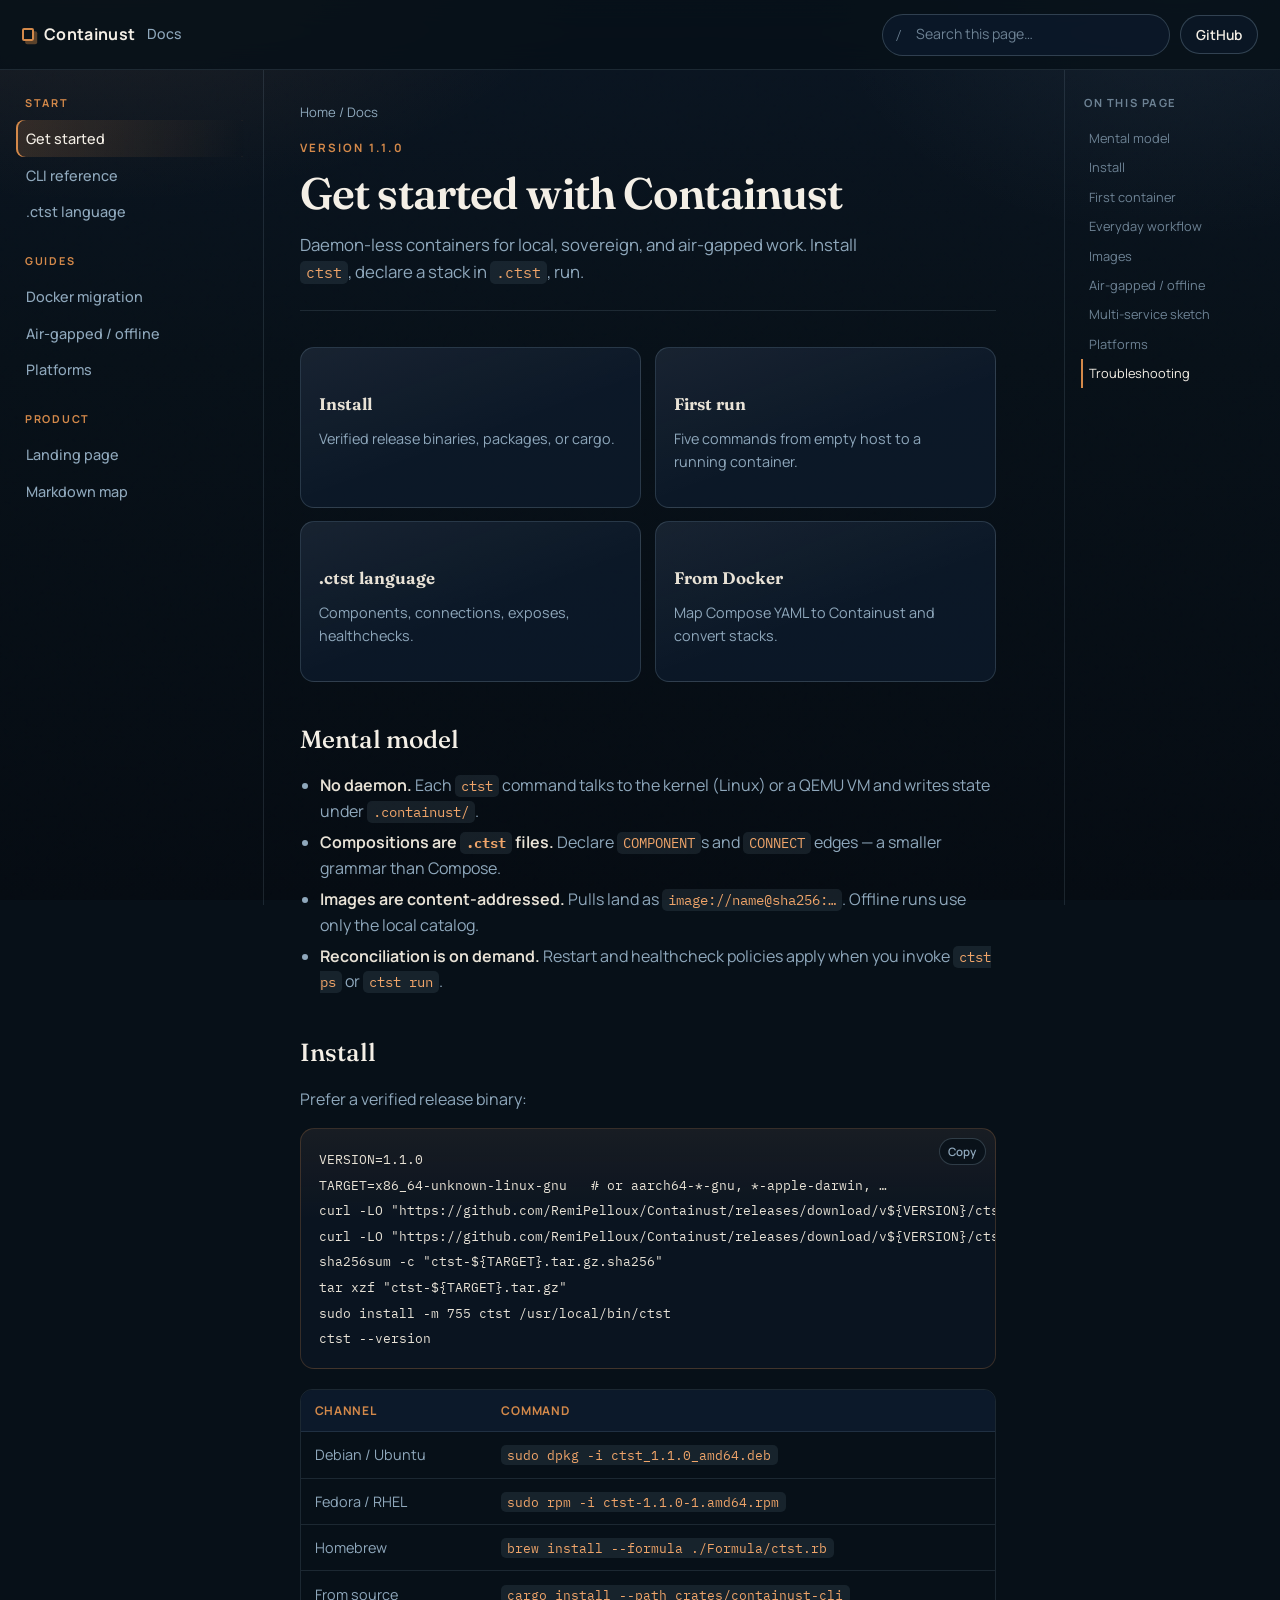
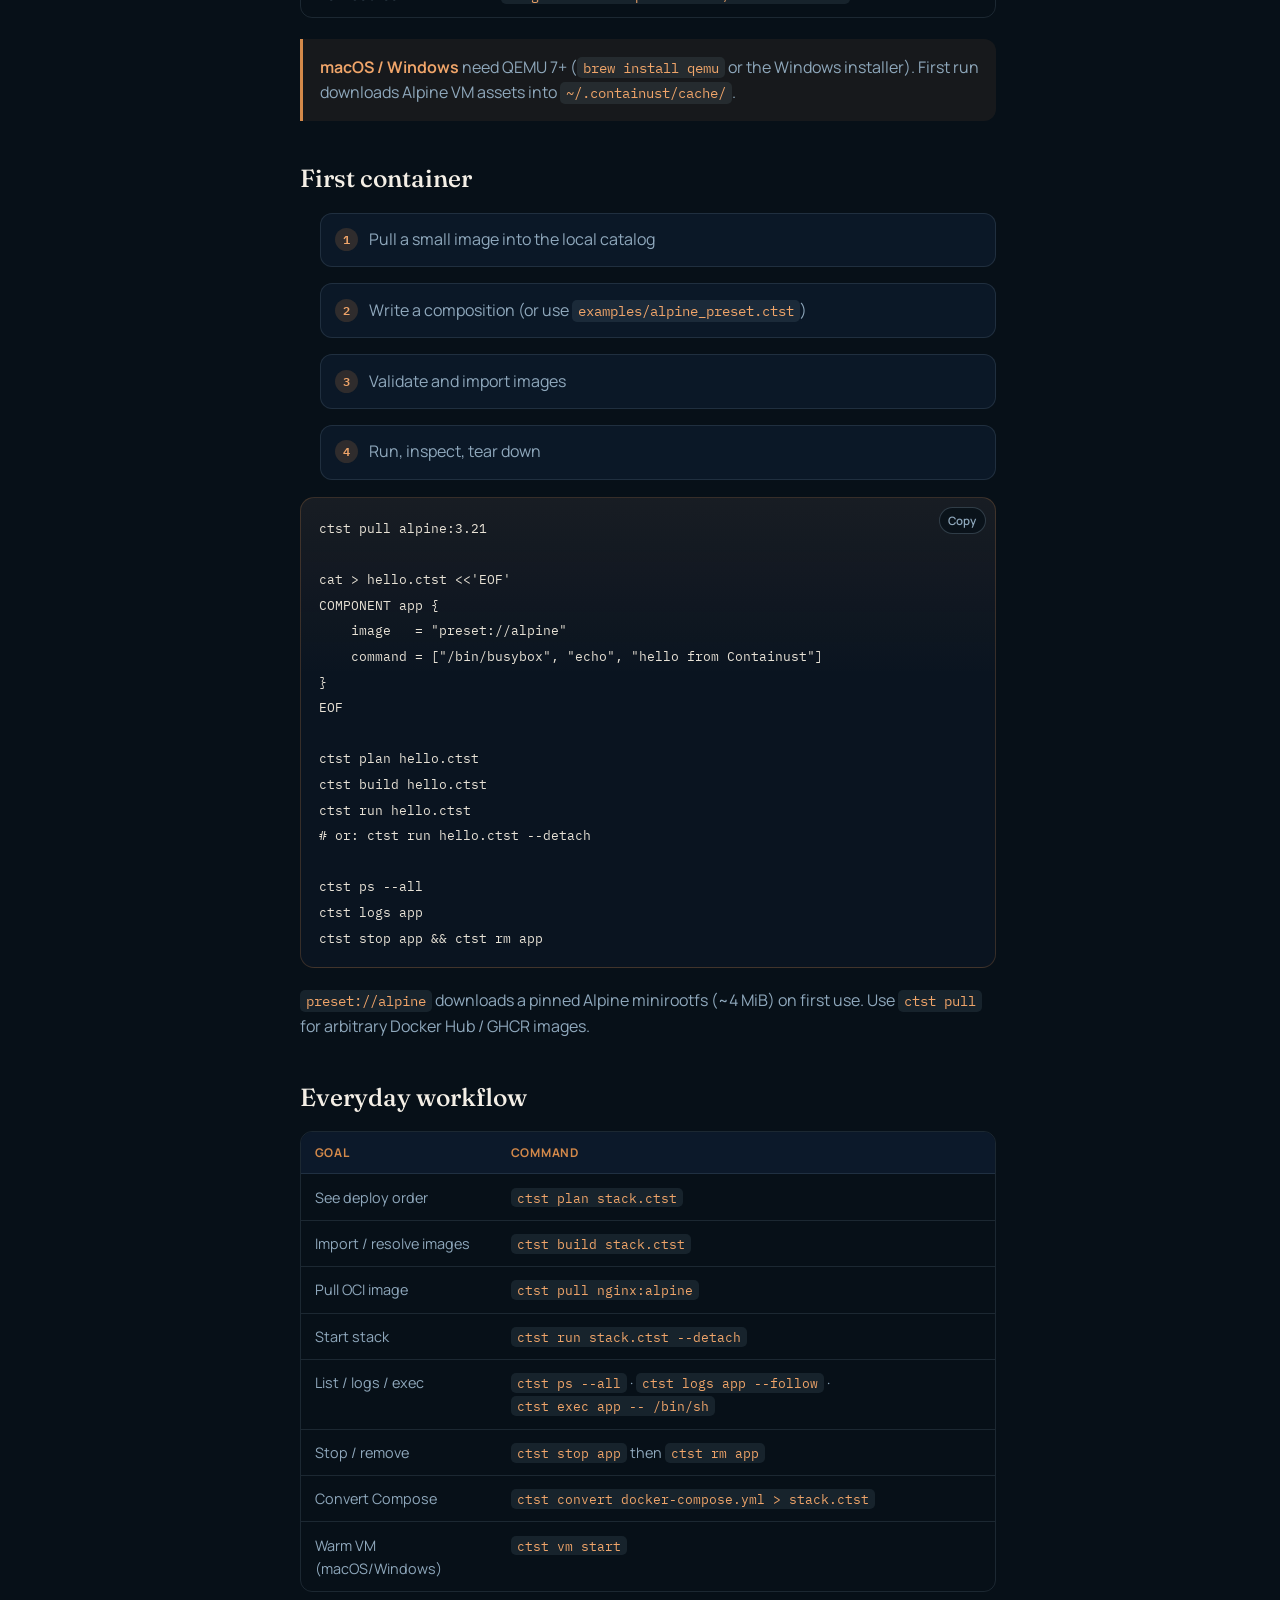
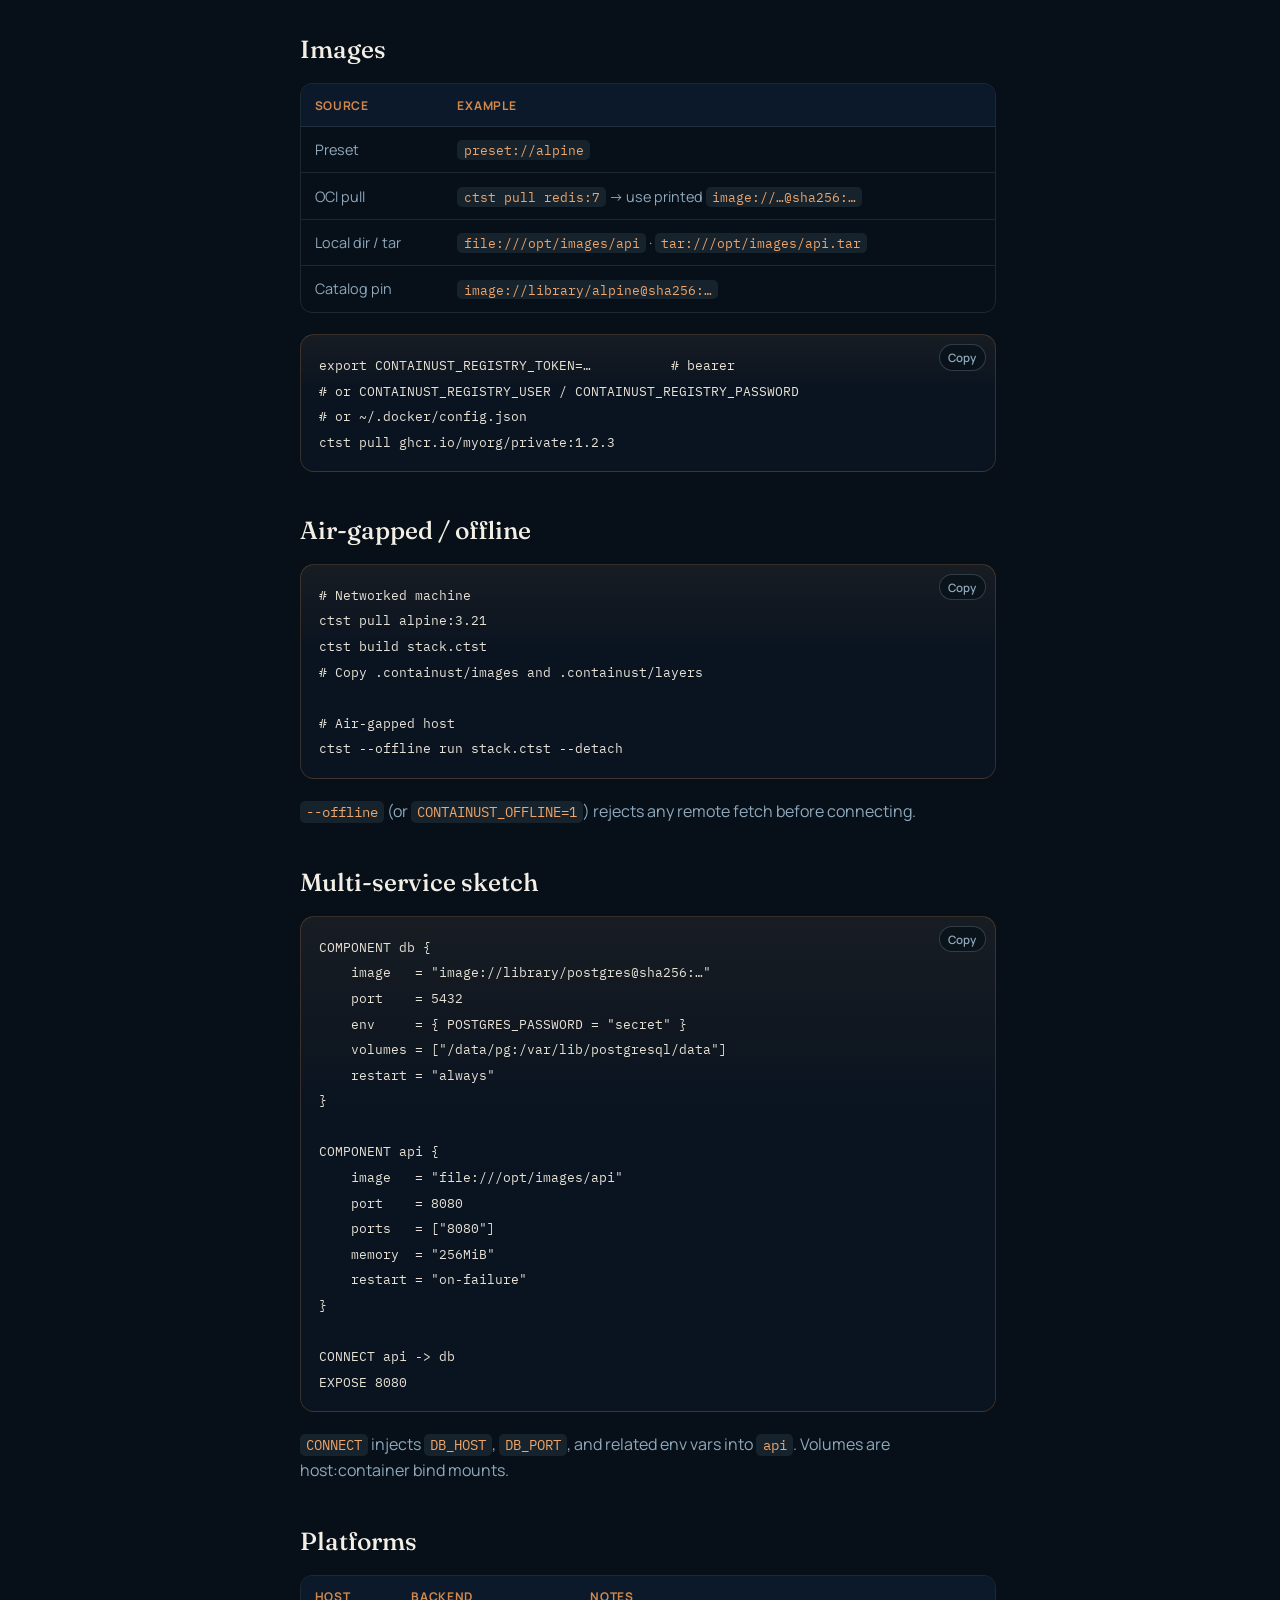
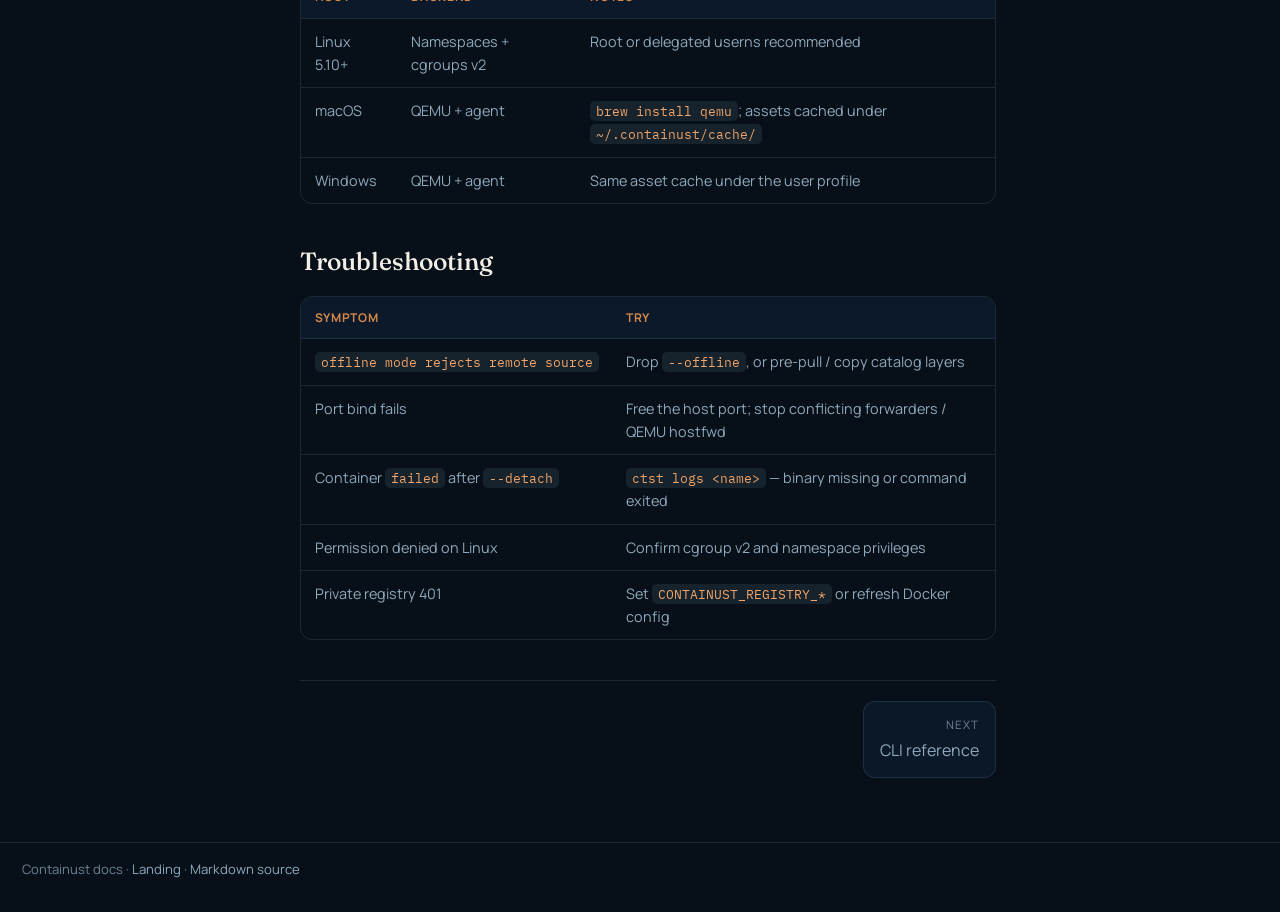
==== site/docs/index.html @ fa2c7a15 "docs: ship HTML docs site; sync README and roadmap Point landing/README at site/docs, record Sprint " ====
<!DOCTYPE html>
<html lang="en">
  <head>
    <meta charset="utf-8" />
    <meta name="viewport" content="width=device-width, initial-scale=1" />
    <title>Docs — Containust</title>
    <meta
      name="description"
      content="Containust documentation: install ctst, write .ctst compositions, run daemon-less containers."
    />
    <link rel="preconnect" href="https://fonts.googleapis.com" />
    <link rel="preconnect" href="https://fonts.gstatic.com" crossorigin />
    <link
      href="https://fonts.googleapis.com/css2?family=Fraunces:opsz,wght@9..144,500;9..144,700&family=IBM+Plex+Mono:wght@400;500&family=Manrope:wght@400;500;600;700&display=swap"
      rel="stylesheet"
    />
    <link rel="stylesheet" href="docs.css" />
  </head>
  <body>
    <div class="atmosphere" aria-hidden="true"><div class="grain"></div></div>

    <header class="top">
      <a class="mark" href="../index.html">
        <span class="mark-glyph" aria-hidden="true"></span>
        Containust
        <span class="mark-sub">Docs</span>
      </a>
      <div class="top-actions">
        <label class="search-wrap">
          <span class="visually-hidden" hidden>Search this page</span>
          <input type="search" data-doc-search placeholder="Search this page…" />
        </label>
        <button class="menu-toggle" type="button" data-menu-toggle aria-expanded="false" aria-label="Open navigation">☰</button>
        <a class="btn btn-ghost" href="https://github.com/RemiPelloux/Containust" rel="noopener noreferrer">GitHub</a>
      </div>
    </header>

    <div class="shell">
      <aside class="side" aria-label="Documentation">
        <div class="nav-group">
          <p class="nav-label">Start</p>
          <a class="active" href="index.html">Get started</a>
          <a href="cli.html">CLI reference</a>
          <a href="language.html">.ctst language</a>
        </div>
        <div class="nav-group">
          <p class="nav-label">Guides</p>
          <a href="migrate.html">Docker migration</a>
          <a href="index.html#offline">Air-gapped / offline</a>
          <a href="index.html#platforms">Platforms</a>
        </div>
        <div class="nav-group">
          <p class="nav-label">Product</p>
          <a href="../index.html">Landing page</a>
          <a href="../../docs/README.md">Markdown map</a>
        </div>
      </aside>

      <main class="content">
        <p class="crumb"><a href="../index.html">Home</a> / Docs</p>

        <header class="doc-hero">
          <p class="eyebrow">Version 1.1.0</p>
          <h1>Get started with Containust</h1>
          <p class="lede">
            Daemon-less containers for local, sovereign, and air-gapped work.
            Install <code>ctst</code>, declare a stack in <code>.ctst</code>, run.
          </p>
        </header>

        <div class="cards">
          <a class="card" href="#install" data-searchable="install binary release homebrew">
            <h3>Install</h3>
            <p>Verified release binaries, packages, or cargo.</p>
          </a>
          <a class="card" href="#first-run" data-searchable="first container quick start pull run">
            <h3>First run</h3>
            <p>Five commands from empty host to a running container.</p>
          </a>
          <a class="card" href="language.html" data-searchable="ctst language component connect">
            <h3>.ctst language</h3>
            <p>Components, connections, exposes, healthchecks.</p>
          </a>
          <a class="card" href="migrate.html" data-searchable="docker compose migration convert">
            <h3>From Docker</h3>
            <p>Map Compose YAML to Containust and convert stacks.</p>
          </a>
        </div>

        <h2 id="mental-model">Mental model</h2>
        <ul data-searchable="daemon state catalog offline">
          <li><strong>No daemon.</strong> Each <code>ctst</code> command talks to the kernel (Linux) or a QEMU VM and writes state under <code>.containust/</code>.</li>
          <li><strong>Compositions are <code>.ctst</code> files.</strong> Declare <code>COMPONENT</code>s and <code>CONNECT</code> edges — a smaller grammar than Compose.</li>
          <li><strong>Images are content-addressed.</strong> Pulls land as <code>image://name@sha256:…</code>. Offline runs use only the local catalog.</li>
          <li><strong>Reconciliation is on demand.</strong> Restart and healthcheck policies apply when you invoke <code>ctst ps</code> or <code>ctst run</code>.</li>
        </ul>

        <h2 id="install">Install</h2>
        <p data-searchable="install release tarball sha256">Prefer a verified release binary:</p>
        <div class="codeblock">
          <pre><code>VERSION=1.1.0
TARGET=x86_64-unknown-linux-gnu   # or aarch64-*-gnu, *-apple-darwin, …
curl -LO "https://github.com/RemiPelloux/Containust/releases/download/v${VERSION}/ctst-${TARGET}.tar.gz"
curl -LO "https://github.com/RemiPelloux/Containust/releases/download/v${VERSION}/ctst-${TARGET}.tar.gz.sha256"
sha256sum -c "ctst-${TARGET}.tar.gz.sha256"
tar xzf "ctst-${TARGET}.tar.gz"
sudo install -m 755 ctst /usr/local/bin/ctst
ctst --version</code></pre>
        </div>

        <div class="table-wrap" data-searchable="deb rpm homebrew cargo install">
          <table>
            <thead>
              <tr>
                <th>Channel</th>
                <th>Command</th>
              </tr>
            </thead>
            <tbody>
              <tr>
                <td>Debian / Ubuntu</td>
                <td><code>sudo dpkg -i ctst_1.1.0_amd64.deb</code></td>
              </tr>
              <tr>
                <td>Fedora / RHEL</td>
                <td><code>sudo rpm -i ctst-1.1.0-1.amd64.rpm</code></td>
              </tr>
              <tr>
                <td>Homebrew</td>
                <td><code>brew install --formula ./Formula/ctst.rb</code></td>
              </tr>
              <tr>
                <td>From source</td>
                <td><code>cargo install --path crates/containust-cli</code></td>
              </tr>
            </tbody>
          </table>
        </div>
        <div class="callout">
          <strong>macOS / Windows</strong> need QEMU 7+ (<code>brew install qemu</code> or the Windows installer).
          First run downloads Alpine VM assets into <code>~/.containust/cache/</code>.
        </div>

        <h2 id="first-run">First container</h2>
        <ol class="steps" data-searchable="pull alpine plan build run logs">
          <li>Pull a small image into the local catalog</li>
          <li>Write a composition (or use <code>examples/alpine_preset.ctst</code>)</li>
          <li>Validate and import images</li>
          <li>Run, inspect, tear down</li>
        </ol>
        <div class="codeblock">
          <pre><code>ctst pull alpine:3.21

cat > hello.ctst <<'EOF'
COMPONENT app {
    image   = "preset://alpine"
    command = ["/bin/busybox", "echo", "hello from Containust"]
}
EOF

ctst plan hello.ctst
ctst build hello.ctst
ctst run hello.ctst
# or: ctst run hello.ctst --detach

ctst ps --all
ctst logs app
ctst stop app && ctst rm app</code></pre>
        </div>
        <p>
          <code>preset://alpine</code> downloads a pinned Alpine minirootfs (~4&nbsp;MiB) on first use.
          Use <code>ctst pull</code> for arbitrary Docker Hub / GHCR images.
        </p>

        <h2 id="workflow">Everyday workflow</h2>
        <div class="table-wrap" data-searchable="plan build pull images ps logs exec convert vm">
          <table>
            <thead>
              <tr>
                <th>Goal</th>
                <th>Command</th>
              </tr>
            </thead>
            <tbody>
              <tr>
                <td>See deploy order</td>
                <td><code>ctst plan stack.ctst</code></td>
              </tr>
              <tr>
                <td>Import / resolve images</td>
                <td><code>ctst build stack.ctst</code></td>
              </tr>
              <tr>
                <td>Pull OCI image</td>
                <td><code>ctst pull nginx:alpine</code></td>
              </tr>
              <tr>
                <td>Start stack</td>
                <td><code>ctst run stack.ctst --detach</code></td>
              </tr>
              <tr>
                <td>List / logs / exec</td>
                <td><code>ctst ps --all</code> · <code>ctst logs app --follow</code> · <code>ctst exec app -- /bin/sh</code></td>
              </tr>
              <tr>
                <td>Stop / remove</td>
                <td><code>ctst stop app</code> then <code>ctst rm app</code></td>
              </tr>
              <tr>
                <td>Convert Compose</td>
                <td><code>ctst convert docker-compose.yml &gt; stack.ctst</code></td>
              </tr>
              <tr>
                <td>Warm VM (macOS/Windows)</td>
                <td><code>ctst vm start</code></td>
              </tr>
            </tbody>
          </table>
        </div>

        <h2 id="images">Images</h2>
        <div class="table-wrap" data-searchable="preset oci file tar image digest catalog">
          <table>
            <thead>
              <tr>
                <th>Source</th>
                <th>Example</th>
              </tr>
            </thead>
            <tbody>
              <tr>
                <td>Preset</td>
                <td><code>preset://alpine</code></td>
              </tr>
              <tr>
                <td>OCI pull</td>
                <td><code>ctst pull redis:7</code> → use printed <code>image://…@sha256:…</code></td>
              </tr>
              <tr>
                <td>Local dir / tar</td>
                <td><code>file:///opt/images/api</code> · <code>tar:///opt/images/api.tar</code></td>
              </tr>
              <tr>
                <td>Catalog pin</td>
                <td><code>image://library/alpine@sha256:…</code></td>
              </tr>
            </tbody>
          </table>
        </div>
        <div class="codeblock">
          <pre><code>export CONTAINUST_REGISTRY_TOKEN=…          # bearer
# or CONTAINUST_REGISTRY_USER / CONTAINUST_REGISTRY_PASSWORD
# or ~/.docker/config.json
ctst pull ghcr.io/myorg/private:1.2.3</code></pre>
        </div>

        <h2 id="offline">Air-gapped / offline</h2>
        <div class="codeblock">
          <pre><code># Networked machine
ctst pull alpine:3.21
ctst build stack.ctst
# Copy .containust/images and .containust/layers

# Air-gapped host
ctst --offline run stack.ctst --detach</code></pre>
        </div>
        <p>
          <code>--offline</code> (or <code>CONTAINUST_OFFLINE=1</code>) rejects any remote fetch before connecting.
        </p>

        <h2 id="compose-sketch">Multi-service sketch</h2>
        <div class="codeblock">
          <pre><code>COMPONENT db {
    image   = "image://library/postgres@sha256:…"
    port    = 5432
    env     = { POSTGRES_PASSWORD = "secret" }
    volumes = ["/data/pg:/var/lib/postgresql/data"]
    restart = "always"
}

COMPONENT api {
    image   = "file:///opt/images/api"
    port    = 8080
    ports   = ["8080"]
    memory  = "256MiB"
    restart = "on-failure"
}

CONNECT api -> db
EXPOSE 8080</code></pre>
        </div>
        <p>
          <code>CONNECT</code> injects <code>DB_HOST</code>, <code>DB_PORT</code>, and related env vars into
          <code>api</code>. Volumes are host:container bind mounts.
        </p>

        <h2 id="platforms">Platforms</h2>
        <div class="table-wrap" data-searchable="linux macos windows qemu namespaces cgroups">
          <table>
            <thead>
              <tr>
                <th>Host</th>
                <th>Backend</th>
                <th>Notes</th>
              </tr>
            </thead>
            <tbody>
              <tr>
                <td>Linux 5.10+</td>
                <td>Namespaces + cgroups v2</td>
                <td>Root or delegated userns recommended</td>
              </tr>
              <tr>
                <td>macOS</td>
                <td>QEMU + agent</td>
                <td><code>brew install qemu</code>; assets cached under <code>~/.containust/cache/</code></td>
              </tr>
              <tr>
                <td>Windows</td>
                <td>QEMU + agent</td>
                <td>Same asset cache under the user profile</td>
              </tr>
            </tbody>
          </table>
        </div>

        <h2 id="troubleshoot">Troubleshooting</h2>
        <div class="table-wrap" data-searchable="offline port failed permission registry stale">
          <table>
            <thead>
              <tr>
                <th>Symptom</th>
                <th>Try</th>
              </tr>
            </thead>
            <tbody>
              <tr>
                <td><code>offline mode rejects remote source</code></td>
                <td>Drop <code>--offline</code>, or pre-pull / copy catalog layers</td>
              </tr>
              <tr>
                <td>Port bind fails</td>
                <td>Free the host port; stop conflicting forwarders / QEMU hostfwd</td>
              </tr>
              <tr>
                <td>Container <code>failed</code> after <code>--detach</code></td>
                <td><code>ctst logs &lt;name&gt;</code> — binary missing or command exited</td>
              </tr>
              <tr>
                <td>Permission denied on Linux</td>
                <td>Confirm cgroup v2 and namespace privileges</td>
              </tr>
              <tr>
                <td>Private registry 401</td>
                <td>Set <code>CONTAINUST_REGISTRY_*</code> or refresh Docker config</td>
              </tr>
            </tbody>
          </table>
        </div>

        <nav class="pager">
          <a class="next" href="cli.html">
            <span>Next</span>
            CLI reference
          </a>
        </nav>
      </main>

      <aside class="toc" data-toc aria-label="On this page"></aside>
    </div>

    <footer class="foot">
      Containust docs ·
      <a href="../index.html">Landing</a> ·
      <a href="../../docs/HowToUse.md">Markdown source</a>
    </footer>

    <script src="docs.js"></script>
  </body>
</html>
---- site/docs/docs.css ----
:root {
  --void: #071018;
  --dock: #0e1c2e;
  --steel: #8fa8bc;
  --copper: #d4894a;
  --ember: #f0a56a;
  --paper: #f4efe6;
  --ink: #e8e2d6;
  --muted: #6d8294;
  --line: rgba(143, 168, 188, 0.16);
  --panel: rgba(14, 28, 46, 0.72);
  --glow: rgba(212, 137, 74, 0.35);
  --font-display: "Fraunces", Georgia, serif;
  --font-body: "Manrope", system-ui, sans-serif;
  --font-mono: "IBM Plex Mono", ui-monospace, monospace;
  --side: 16.5rem;
  --toc: 13.5rem;
  --ease: cubic-bezier(0.22, 1, 0.36, 1);
}

*,
*::before,
*::after {
  box-sizing: border-box;
}

html {
  scroll-behavior: smooth;
  scroll-padding-top: 5rem;
}

body {
  margin: 0;
  min-height: 100vh;
  color: var(--ink);
  font-family: var(--font-body);
  font-weight: 400;
  line-height: 1.6;
  background: var(--void);
}

code,
pre,
kbd {
  font-family: var(--font-mono);
}

a {
  color: var(--ember);
  text-decoration-thickness: 1px;
  text-underline-offset: 0.18em;
}

a:hover {
  color: var(--paper);
}

.atmosphere {
  position: fixed;
  inset: 0;
  z-index: -1;
  pointer-events: none;
  background:
    radial-gradient(900px 500px at 8% -8%, rgba(212, 137, 74, 0.12), transparent 55%),
    radial-gradient(700px 480px at 92% 0%, rgba(143, 168, 188, 0.08), transparent 50%),
    linear-gradient(180deg, #0a1522 0%, var(--void) 40%, #050b12 100%);
}

.grain {
  position: absolute;
  inset: 0;
  opacity: 0.06;
  background-image: url("data:image/svg+xml,%3Csvg viewBox='0 0 200 200' xmlns='http://www.w3.org/2000/svg'%3E%3Cfilter id='n'%3E%3CfeTurbulence type='fractalNoise' baseFrequency='0.85' numOctaves='3' stitchTiles='stitch'/%3E%3C/filter%3E%3Crect width='100%25' height='100%25' filter='url(%23n)'/%3E%3C/svg%3E");
  mix-blend-mode: overlay;
}

.top {
  position: sticky;
  top: 0;
  z-index: 40;
  display: flex;
  align-items: center;
  justify-content: space-between;
  gap: 1rem;
  padding: 0.85rem 1.35rem;
  border-bottom: 1px solid var(--line);
  background: rgba(7, 16, 24, 0.82);
  backdrop-filter: blur(14px);
}

.mark {
  display: inline-flex;
  align-items: center;
  gap: 0.6rem;
  color: var(--paper);
  font-weight: 700;
  letter-spacing: 0.02em;
  text-decoration: none;
}

.mark-glyph {
  width: 0.8rem;
  height: 0.8rem;
  border: 2px solid var(--copper);
  border-radius: 2px;
  box-shadow: 0.2rem 0.2rem 0 0 rgba(212, 137, 74, 0.4);
}

.mark-sub {
  margin-left: 0.15rem;
  color: var(--steel);
  font-weight: 500;
  font-size: 0.88rem;
}

.top-actions {
  display: flex;
  align-items: center;
  gap: 0.65rem;
}

.search-wrap {
  position: relative;
  width: min(18rem, 42vw);
}

.search-wrap input {
  width: 100%;
  padding: 0.55rem 0.8rem 0.55rem 2.1rem;
  border: 1px solid rgba(143, 168, 188, 0.28);
  border-radius: 999px;
  background: rgba(14, 28, 46, 0.7);
  color: var(--paper);
  font: inherit;
  font-size: 0.88rem;
}

.search-wrap input::placeholder {
  color: var(--muted);
}

.search-wrap::before {
  content: "/";
  position: absolute;
  left: 0.85rem;
  top: 50%;
  transform: translateY(-50%);
  color: var(--muted);
  font-family: var(--font-mono);
  font-size: 0.78rem;
  pointer-events: none;
}

.btn {
  display: inline-flex;
  align-items: center;
  justify-content: center;
  min-height: 2.35rem;
  padding: 0.45rem 0.95rem;
  border-radius: 999px;
  font-weight: 600;
  font-size: 0.86rem;
  text-decoration: none;
  transition: transform 160ms var(--ease), background 160ms var(--ease);
}

.btn:hover {
  transform: translateY(-1px);
  color: inherit;
}

.btn-primary {
  background: linear-gradient(135deg, var(--ember), var(--copper));
  color: #1a1008;
  box-shadow: 0 8px 28px var(--glow);
}

.btn-ghost {
  border: 1px solid rgba(143, 168, 188, 0.3);
  color: var(--paper);
  background: rgba(14, 28, 46, 0.55);
}

.menu-toggle {
  display: none;
  min-width: 2.35rem;
  min-height: 2.35rem;
  border: 1px solid rgba(143, 168, 188, 0.3);
  border-radius: 10px;
  background: rgba(14, 28, 46, 0.7);
  color: var(--paper);
  cursor: pointer;
}

.shell {
  display: grid;
  grid-template-columns: var(--side) minmax(0, 1fr) var(--toc);
  gap: 0;
  max-width: 1280px;
  margin: 0 auto;
  min-height: calc(100vh - 4rem);
}

.side,
.toc {
  position: sticky;
  top: 4.1rem;
  height: calc(100vh - 4.1rem);
  overflow: auto;
  padding: 1.5rem 1rem 2.5rem;
}

.side {
  border-right: 1px solid var(--line);
}

.toc {
  border-left: 1px solid var(--line);
}

.nav-label {
  margin: 0 0 0.55rem 0.55rem;
  color: var(--copper);
  font-size: 0.68rem;
  font-weight: 700;
  letter-spacing: 0.16em;
  text-transform: uppercase;
}

.nav-group + .nav-group {
  margin-top: 1.4rem;
}

.side a {
  display: block;
  padding: 0.42rem 0.65rem;
  border-radius: 8px;
  color: var(--steel);
  font-size: 0.9rem;
  font-weight: 500;
  text-decoration: none;
}

.side a:hover {
  color: var(--paper);
  background: rgba(143, 168, 188, 0.08);
}

.side a.active {
  color: var(--paper);
  background: linear-gradient(90deg, rgba(212, 137, 74, 0.18), transparent);
  box-shadow: inset 2px 0 0 var(--copper);
}

.content {
  padding: 2rem 2.25rem 4rem;
  max-width: 48rem;
}

.crumb {
  margin: 0 0 1rem;
  color: var(--muted);
  font-size: 0.82rem;
}

.crumb a {
  color: var(--steel);
  text-decoration: none;
}

.doc-hero {
  margin-bottom: 2.25rem;
  padding-bottom: 1.5rem;
  border-bottom: 1px solid var(--line);
}

.doc-hero .eyebrow {
  margin: 0 0 0.65rem;
  color: var(--copper);
  font-size: 0.72rem;
  font-weight: 700;
  letter-spacing: 0.18em;
  text-transform: uppercase;
}

.doc-hero h1 {
  margin: 0;
  font-family: var(--font-display);
  font-weight: 600;
  font-size: clamp(2rem, 4vw, 2.75rem);
  line-height: 1.15;
  color: var(--paper);
  letter-spacing: -0.02em;
}

.doc-hero .lede {
  margin: 0.85rem 0 0;
  color: var(--steel);
  font-size: 1.05rem;
  max-width: 36rem;
}

.cards {
  display: grid;
  grid-template-columns: repeat(2, minmax(0, 1fr));
  gap: 0.85rem;
  margin: 1.5rem 0 2.25rem;
}

.card {
  display: block;
  padding: 1.1rem 1.15rem;
  border: 1px solid rgba(143, 168, 188, 0.22);
  border-radius: 14px;
  background:
    linear-gradient(160deg, rgba(244, 239, 230, 0.05), transparent 55%),
    var(--panel);
  text-decoration: none;
  color: inherit;
  transition:
    transform 180ms var(--ease),
    border-color 180ms var(--ease),
    box-shadow 180ms var(--ease);
}

.card:hover {
  transform: translateY(-2px);
  border-color: rgba(212, 137, 74, 0.45);
  box-shadow: 0 16px 40px rgba(0, 0, 0, 0.28);
  color: inherit;
}

.card h3 {
  margin: 0 0 0.4rem;
  font-family: var(--font-display);
  font-size: 1.15rem;
  font-weight: 500;
  color: var(--ember);
}

.card p {
  margin: 0;
  color: var(--steel);
  font-size: 0.9rem;
}

.content h2 {
  margin: 2.4rem 0 0.85rem;
  font-family: var(--font-display);
  font-weight: 500;
  font-size: 1.55rem;
  color: var(--paper);
  scroll-margin-top: 5rem;
}

.content h3 {
  margin: 1.6rem 0 0.55rem;
  font-size: 1.05rem;
  font-weight: 650;
  color: var(--ink);
  scroll-margin-top: 5rem;
}

.content p {
  margin: 0 0 1rem;
  color: var(--steel);
}

.content ul,
.content ol {
  margin: 0 0 1.1rem;
  padding-left: 1.25rem;
  color: var(--steel);
}

.content li + li {
  margin-top: 0.35rem;
}

.content strong {
  color: var(--ink);
  font-weight: 650;
}

.content code {
  padding: 0.12rem 0.38rem;
  border-radius: 5px;
  background: rgba(143, 168, 188, 0.12);
  color: var(--ember);
  font-size: 0.88em;
}

.codeblock {
  position: relative;
  margin: 0 0 1.25rem;
  border: 1px solid rgba(212, 137, 74, 0.22);
  border-radius: 14px;
  background:
    linear-gradient(180deg, rgba(212, 137, 74, 0.07), transparent 38%),
    #0a1420;
  overflow: hidden;
}

.codeblock pre {
  margin: 0;
  padding: 1.05rem 1.15rem;
  overflow: auto;
}

.codeblock code {
  padding: 0;
  background: none;
  color: var(--ink);
  font-size: 0.84rem;
  line-height: 1.55;
}

.copy-btn {
  position: absolute;
  top: 0.55rem;
  right: 0.55rem;
  padding: 0.3rem 0.55rem;
  border: 1px solid rgba(143, 168, 188, 0.28);
  border-radius: 999px;
  background: rgba(7, 16, 24, 0.75);
  color: var(--steel);
  font-family: var(--font-body);
  font-size: 0.72rem;
  font-weight: 600;
  cursor: pointer;
}

.copy-btn:hover,
.copy-btn.copied {
  color: var(--ember);
  border-color: rgba(212, 137, 74, 0.45);
}

.table-wrap {
  margin: 0 0 1.35rem;
  overflow: auto;
  border: 1px solid var(--line);
  border-radius: 12px;
}

table {
  width: 100%;
  border-collapse: collapse;
  font-size: 0.9rem;
}

th,
td {
  padding: 0.7rem 0.85rem;
  border-bottom: 1px solid var(--line);
  text-align: left;
  vertical-align: top;
}

th {
  color: var(--copper);
  font-size: 0.75rem;
  font-weight: 700;
  letter-spacing: 0.06em;
  text-transform: uppercase;
  background: rgba(14, 28, 46, 0.85);
}

td {
  color: var(--steel);
}

tr:last-child td {
  border-bottom: none;
}

td code {
  white-space: nowrap;
}

.callout {
  margin: 0 0 1.25rem;
  padding: 0.95rem 1.05rem;
  border-left: 3px solid var(--copper);
  border-radius: 0 12px 12px 0;
  background: rgba(212, 137, 74, 0.08);
  color: var(--steel);
}

.callout strong {
  color: var(--ember);
}

.steps {
  margin: 0 0 1.4rem;
  padding: 0;
  list-style: none;
  counter-reset: step;
  display: grid;
  gap: 0.65rem;
}

.steps li {
  position: relative;
  padding: 0.85rem 0.95rem 0.85rem 3rem;
  border: 1px solid var(--line);
  border-radius: 12px;
  background: var(--panel);
  color: var(--steel);
}

.steps li::before {
  counter-increment: step;
  content: counter(step);
  position: absolute;
  left: 0.85rem;
  top: 0.9rem;
  width: 1.45rem;
  height: 1.45rem;
  display: grid;
  place-items: center;
  border-radius: 999px;
  background: rgba(212, 137, 74, 0.18);
  color: var(--ember);
  font-family: var(--font-mono);
  font-size: 0.75rem;
  font-weight: 600;
}

.pager {
  display: flex;
  justify-content: space-between;
  gap: 1rem;
  margin-top: 2.5rem;
  padding-top: 1.25rem;
  border-top: 1px solid var(--line);
}

.pager a {
  display: inline-flex;
  flex-direction: column;
  gap: 0.2rem;
  max-width: 48%;
  padding: 0.85rem 1rem;
  border: 1px solid var(--line);
  border-radius: 12px;
  background: var(--panel);
  color: var(--steel);
  text-decoration: none;
  transition: border-color 160ms var(--ease), transform 160ms var(--ease);
}

.pager a:hover {
  border-color: rgba(212, 137, 74, 0.4);
  transform: translateY(-1px);
  color: var(--paper);
}

.pager a span {
  color: var(--muted);
  font-size: 0.72rem;
  letter-spacing: 0.08em;
  text-transform: uppercase;
}

.pager a.next {
  margin-left: auto;
  text-align: right;
}

.toc-title {
  margin: 0 0 0.7rem 0.2rem;
  color: var(--muted);
  font-size: 0.7rem;
  font-weight: 700;
  letter-spacing: 0.14em;
  text-transform: uppercase;
}

.toc a {
  display: block;
  padding: 0.28rem 0.35rem;
  color: var(--muted);
  font-size: 0.8rem;
  text-decoration: none;
  border-left: 2px solid transparent;
}

.toc a:hover,
.toc a.active {
  color: var(--paper);
  border-left-color: var(--copper);
}

.toc a.h3 {
  padding-left: 0.85rem;
  font-size: 0.76rem;
}

.foot {
  max-width: 1280px;
  margin: 0 auto;
  padding: 1rem 1.35rem 2rem;
  color: var(--muted);
  font-size: 0.82rem;
  border-top: 1px solid var(--line);
}

.foot a {
  color: var(--steel);
  text-decoration: none;
}

.hidden-match {
  display: none !important;
}

@media (max-width: 1100px) {
  .shell {
    grid-template-columns: var(--side) minmax(0, 1fr);
  }

  .toc {
    display: none;
  }
}

@media (max-width: 860px) {
  .menu-toggle {
    display: inline-grid;
    place-items: center;
  }

  .search-wrap {
    display: none;
  }

  .shell {
    grid-template-columns: 1fr;
  }

  .side {
    position: fixed;
    top: 3.7rem;
    left: 0;
    bottom: 0;
    width: min(18rem, 86vw);
    z-index: 30;
    transform: translateX(-105%);
    transition: transform 220ms var(--ease);
    background: rgba(7, 16, 24, 0.96);
    backdrop-filter: blur(12px);
    border-right: 1px solid var(--line);
  }

  body.nav-open .side {
    transform: translateX(0);
  }

  .content {
    padding: 1.5rem 1.15rem 3rem;
  }

  .cards {
    grid-template-columns: 1fr;
  }
}

@media (prefers-reduced-motion: reduce) {
  html {
    scroll-behavior: auto;
  }

  .card,
  .btn,
  .pager a,
  .side {
    transition: none;
  }
}

:focus-visible {
  outline: 2px solid var(--ember);
  outline-offset: 3px;
}
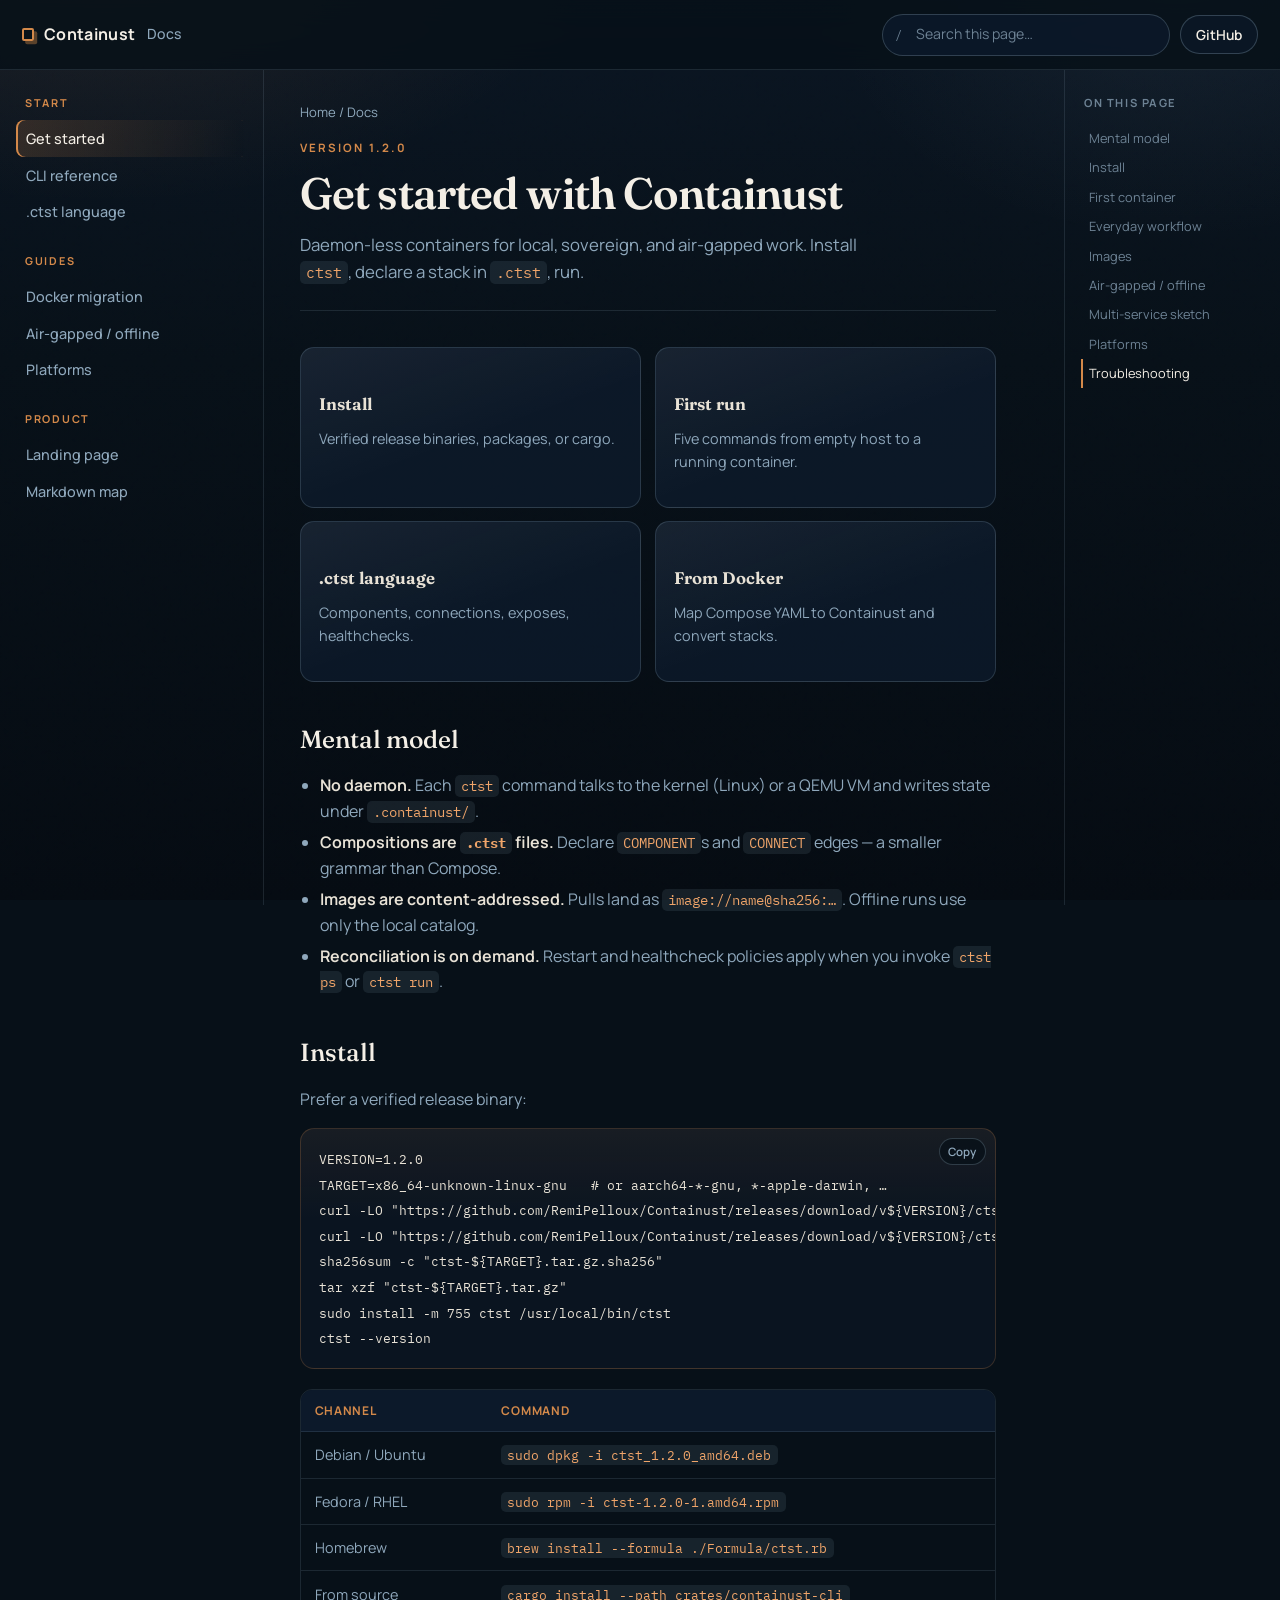
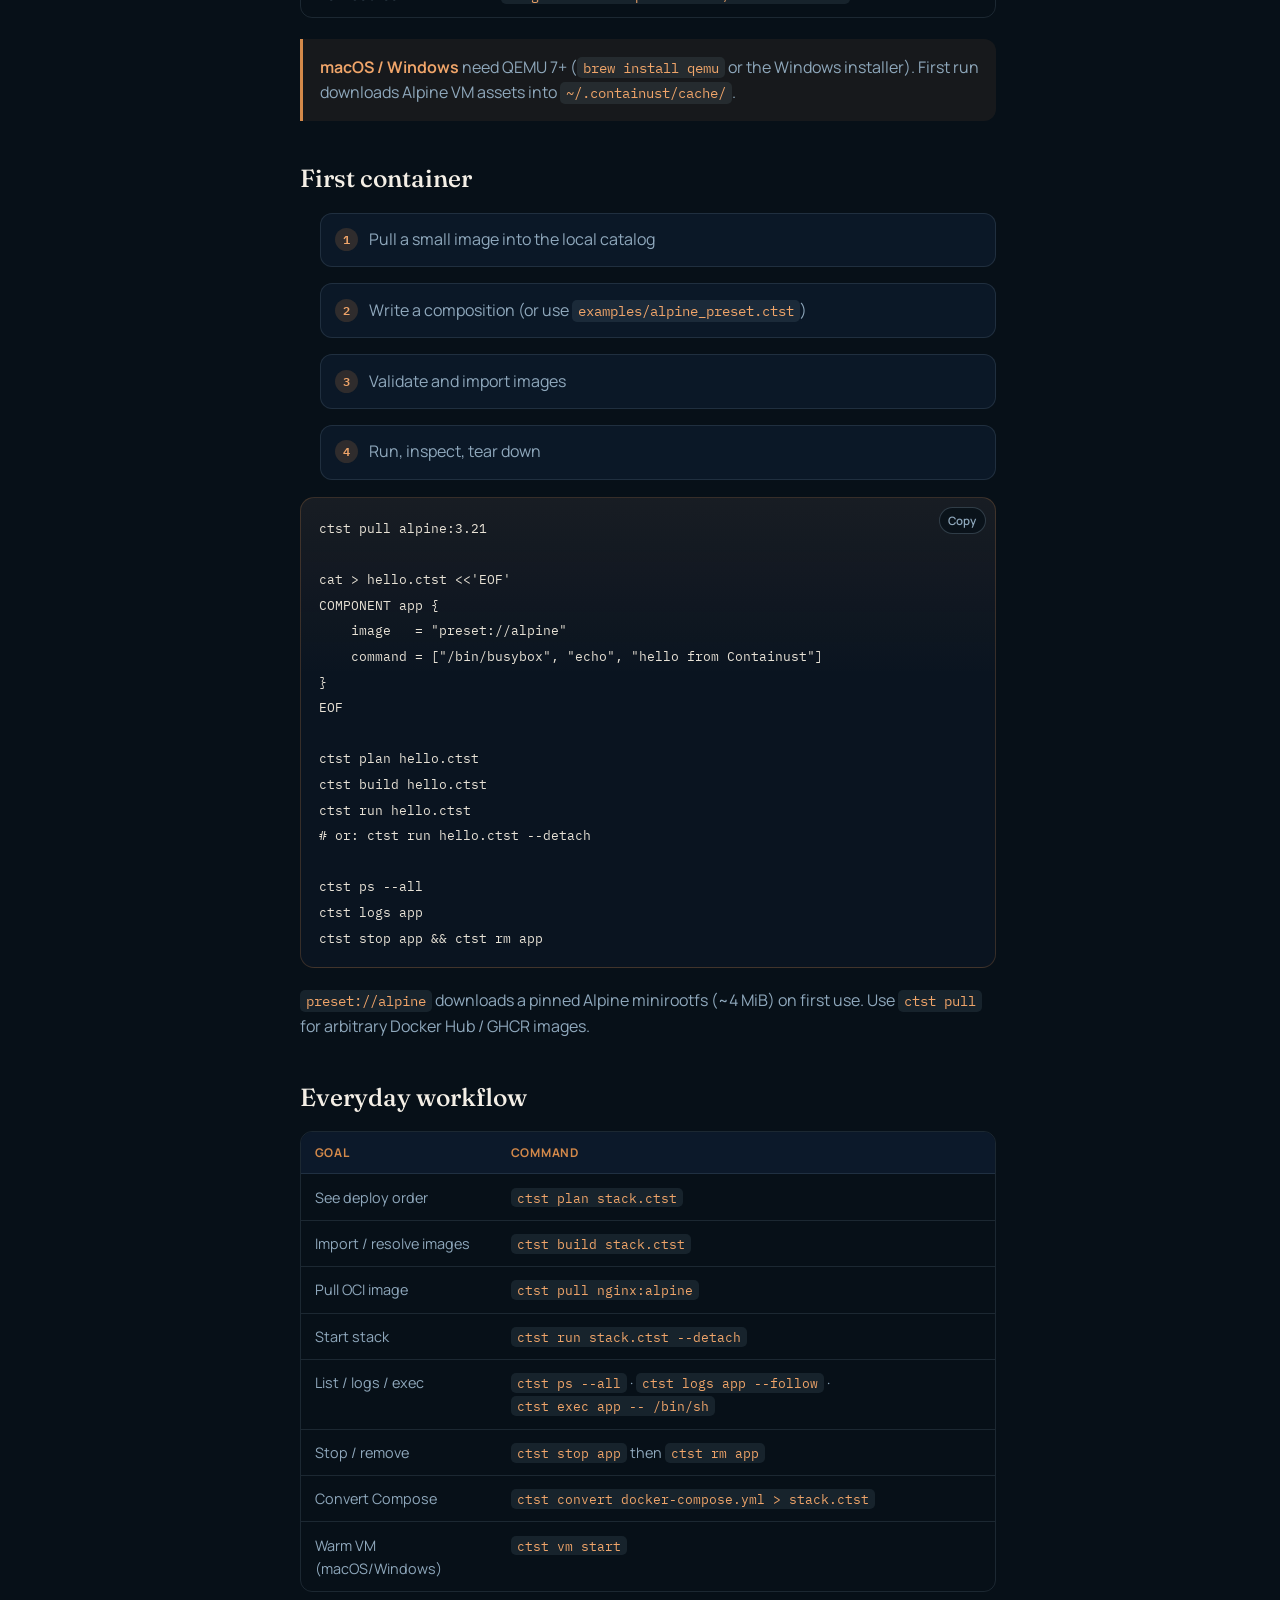
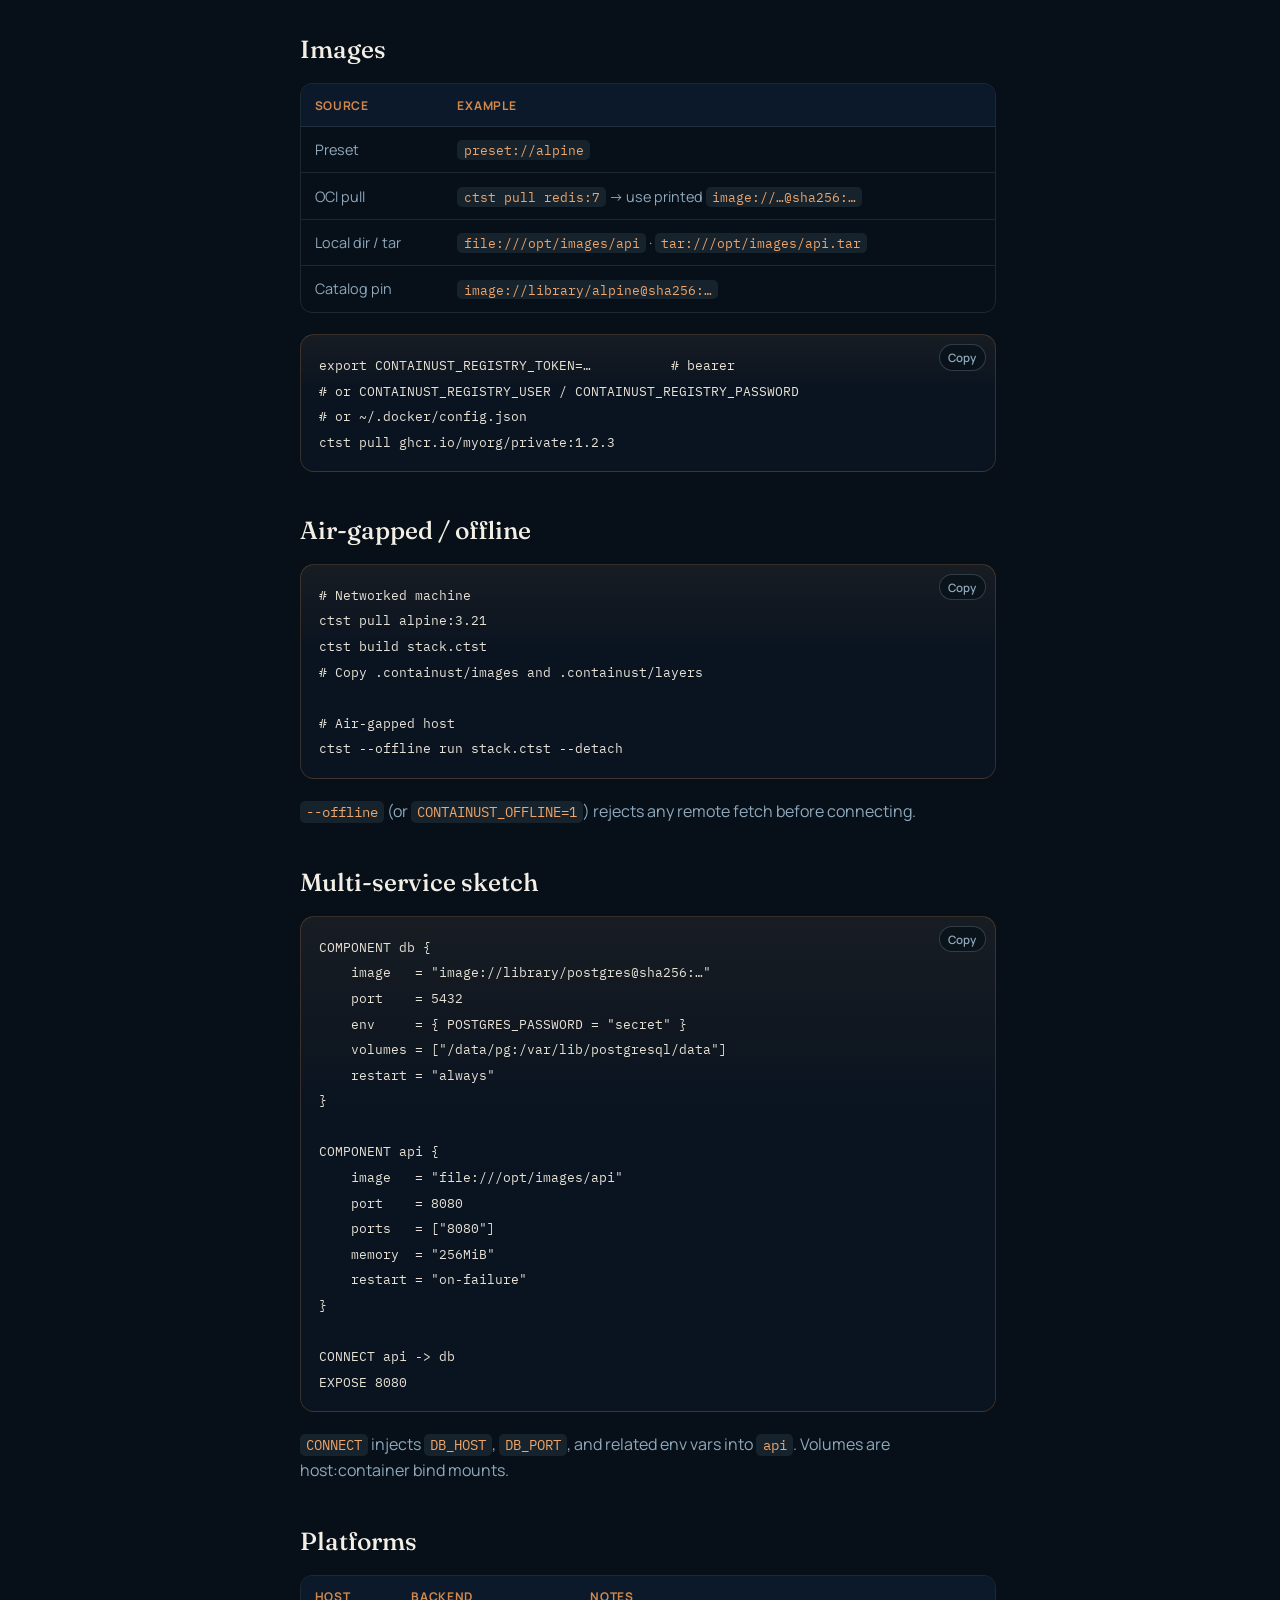
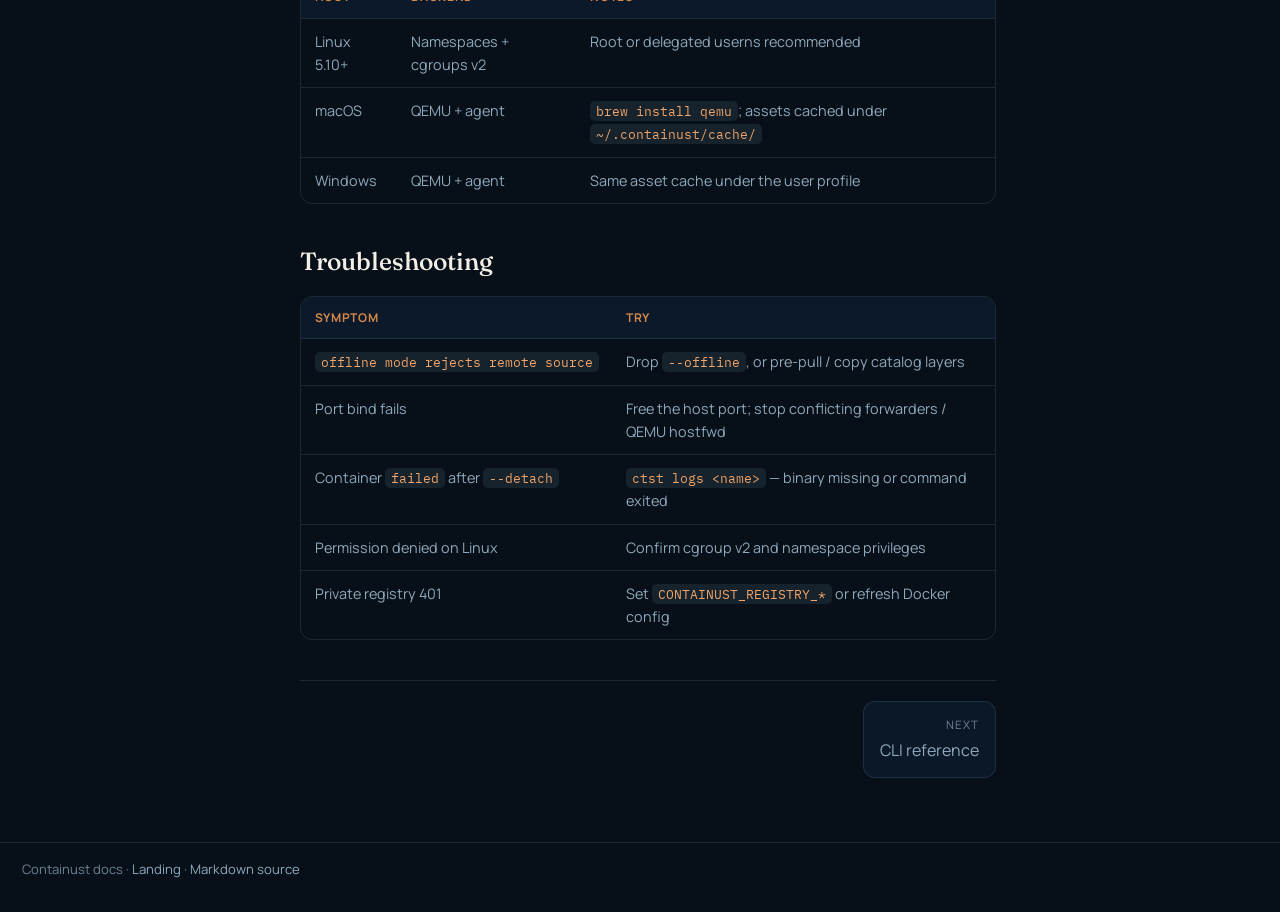
==== commit 00e9bb38: "chore: release Containust 1.2.0 Bump workspace to 1.2.0, cut CHANGELOG for Sprint 11 (namespaces, ne" ====
--- a/site/docs/index.html
+++ b/site/docs/index.html
@@ -60,7 +60,7 @@
         <p class="crumb"><a href="../index.html">Home</a> / Docs</p>
 
         <header class="doc-hero">
-          <p class="eyebrow">Version 1.1.0</p>
+          <p class="eyebrow">Version 1.2.0</p>
           <h1>Get started with Containust</h1>
           <p class="lede">
             Daemon-less containers for local, sovereign, and air-gapped work.
@@ -98,7 +98,7 @@
         <h2 id="install">Install</h2>
         <p data-searchable="install release tarball sha256">Prefer a verified release binary:</p>
         <div class="codeblock">
-          <pre><code>VERSION=1.1.0
+          <pre><code>VERSION=1.2.0
 TARGET=x86_64-unknown-linux-gnu   # or aarch64-*-gnu, *-apple-darwin, …
 curl -LO "https://github.com/RemiPelloux/Containust/releases/download/v${VERSION}/ctst-${TARGET}.tar.gz"
 curl -LO "https://github.com/RemiPelloux/Containust/releases/download/v${VERSION}/ctst-${TARGET}.tar.gz.sha256"
@@ -119,11 +119,11 @@
             <tbody>
               <tr>
                 <td>Debian / Ubuntu</td>
-                <td><code>sudo dpkg -i ctst_1.1.0_amd64.deb</code></td>
+                <td><code>sudo dpkg -i ctst_1.2.0_amd64.deb</code></td>
               </tr>
               <tr>
                 <td>Fedora / RHEL</td>
-                <td><code>sudo rpm -i ctst-1.1.0-1.amd64.rpm</code></td>
+                <td><code>sudo rpm -i ctst-1.2.0-1.amd64.rpm</code></td>
               </tr>
               <tr>
                 <td>Homebrew</td>
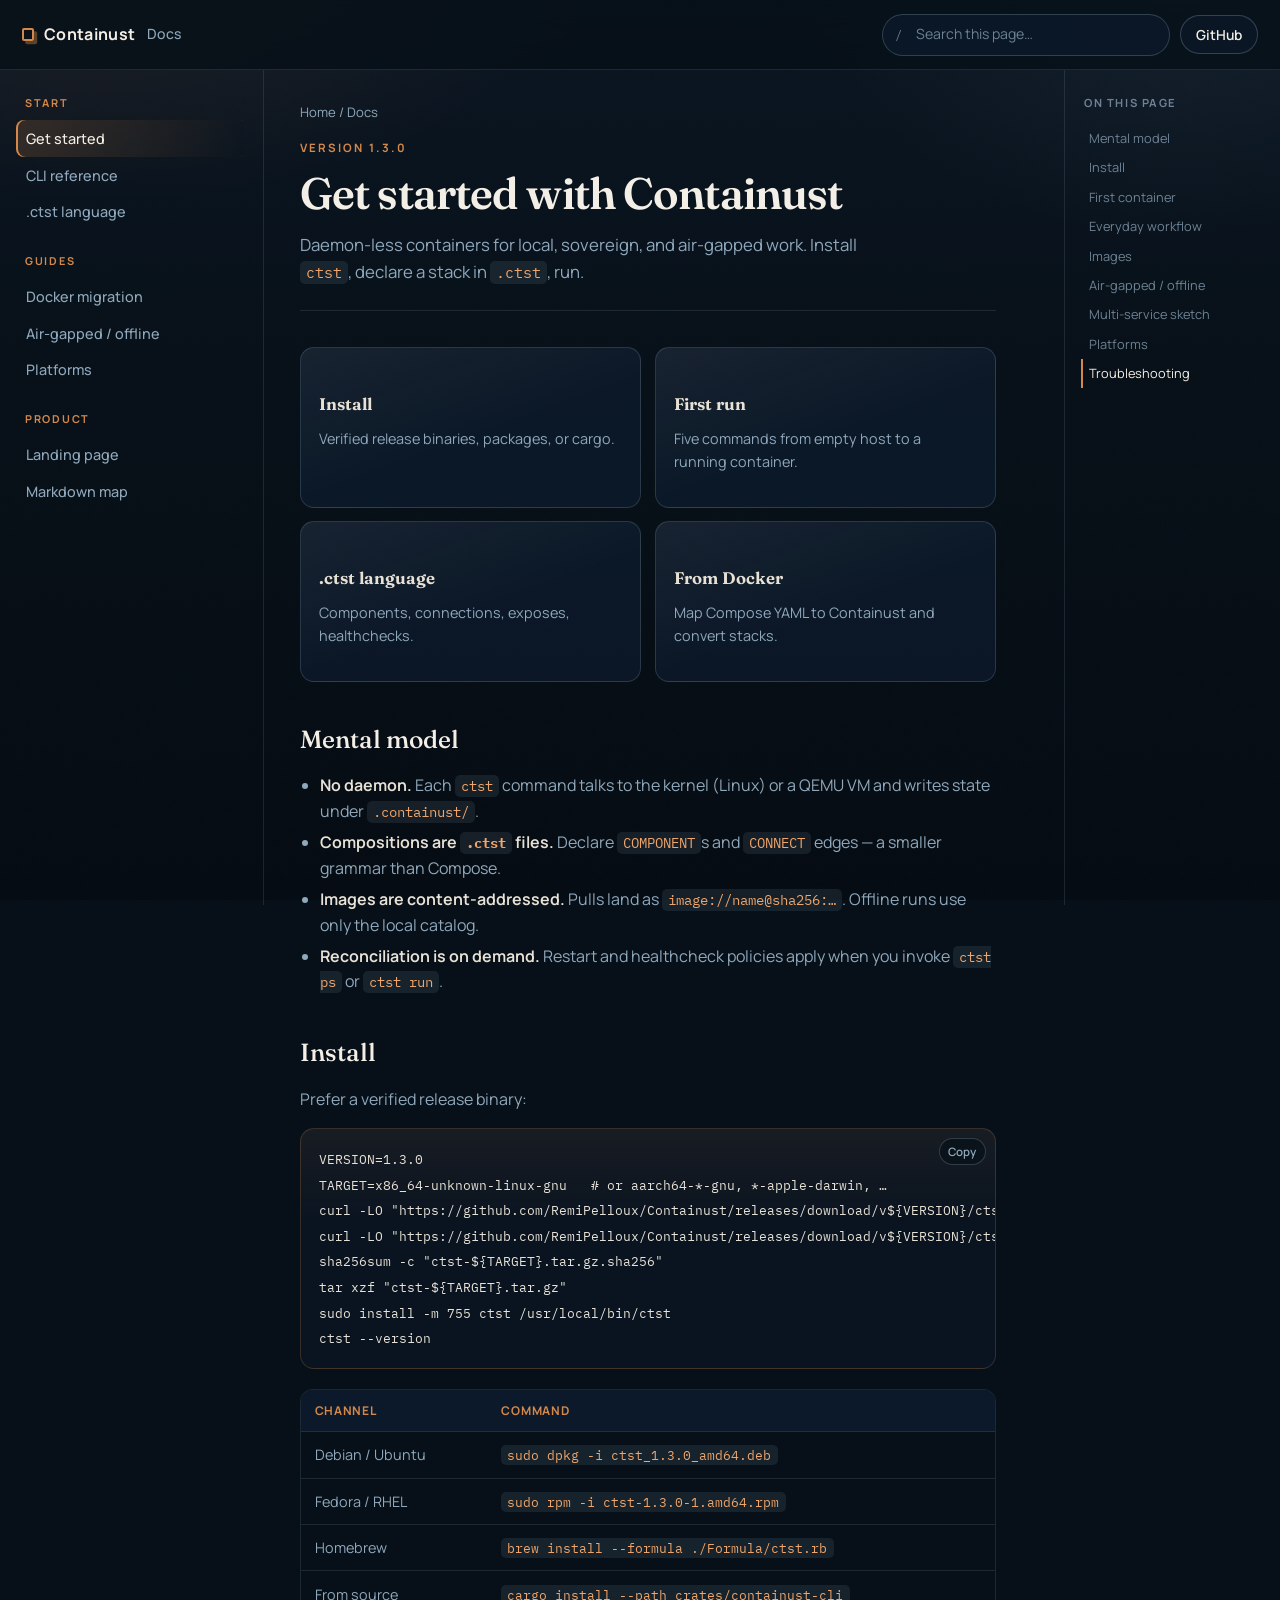
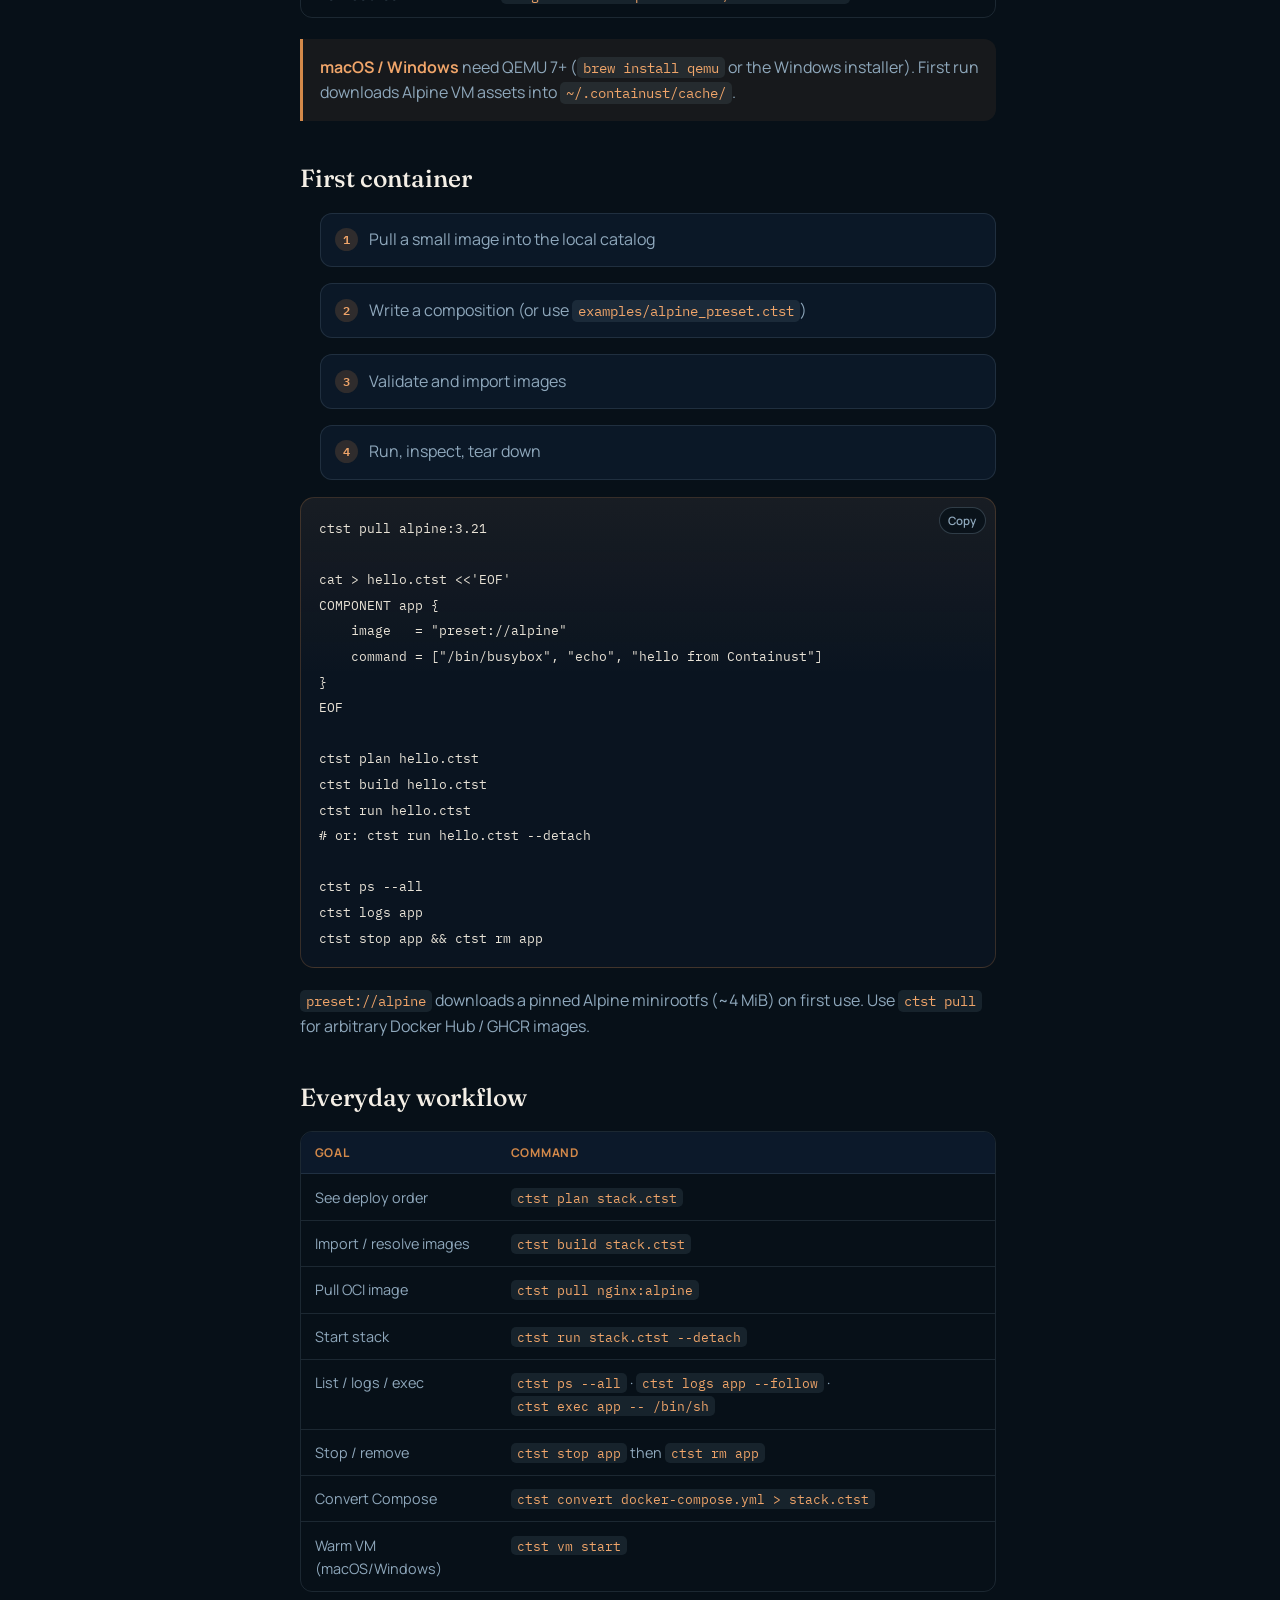
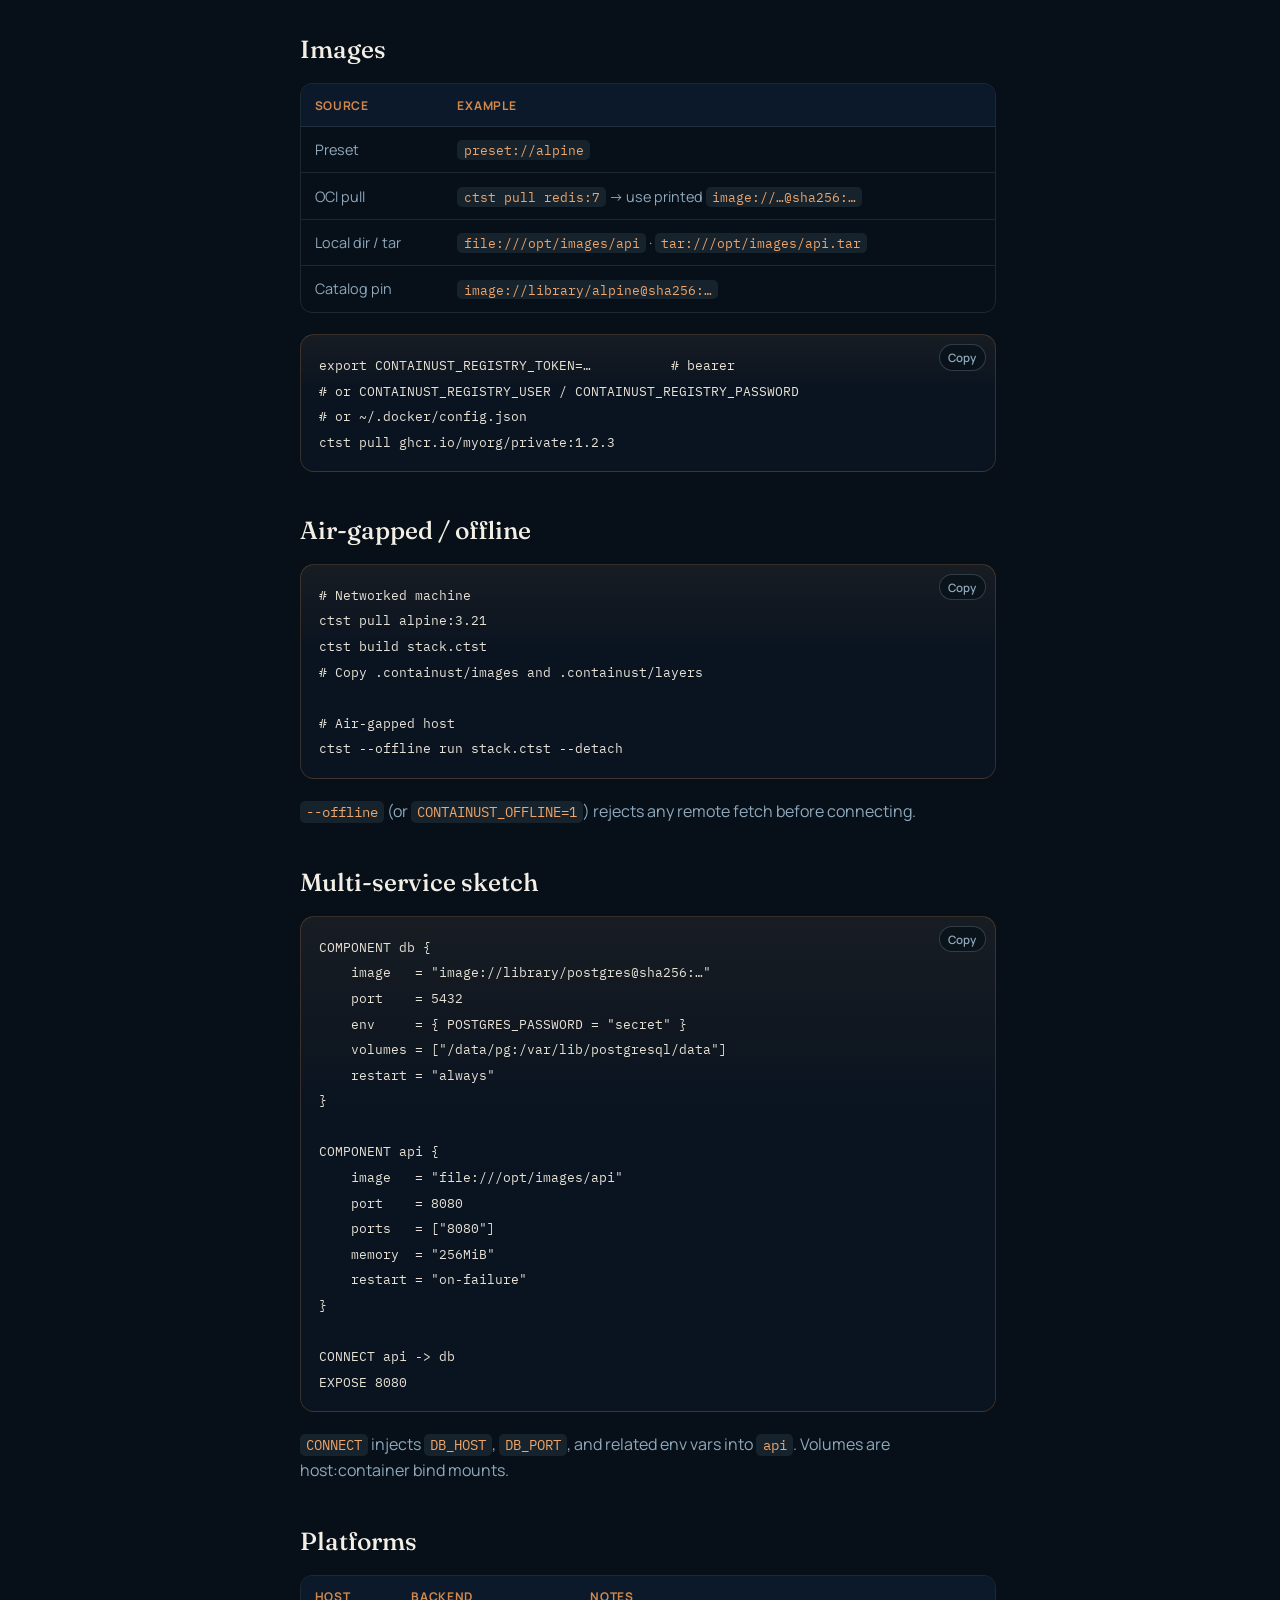
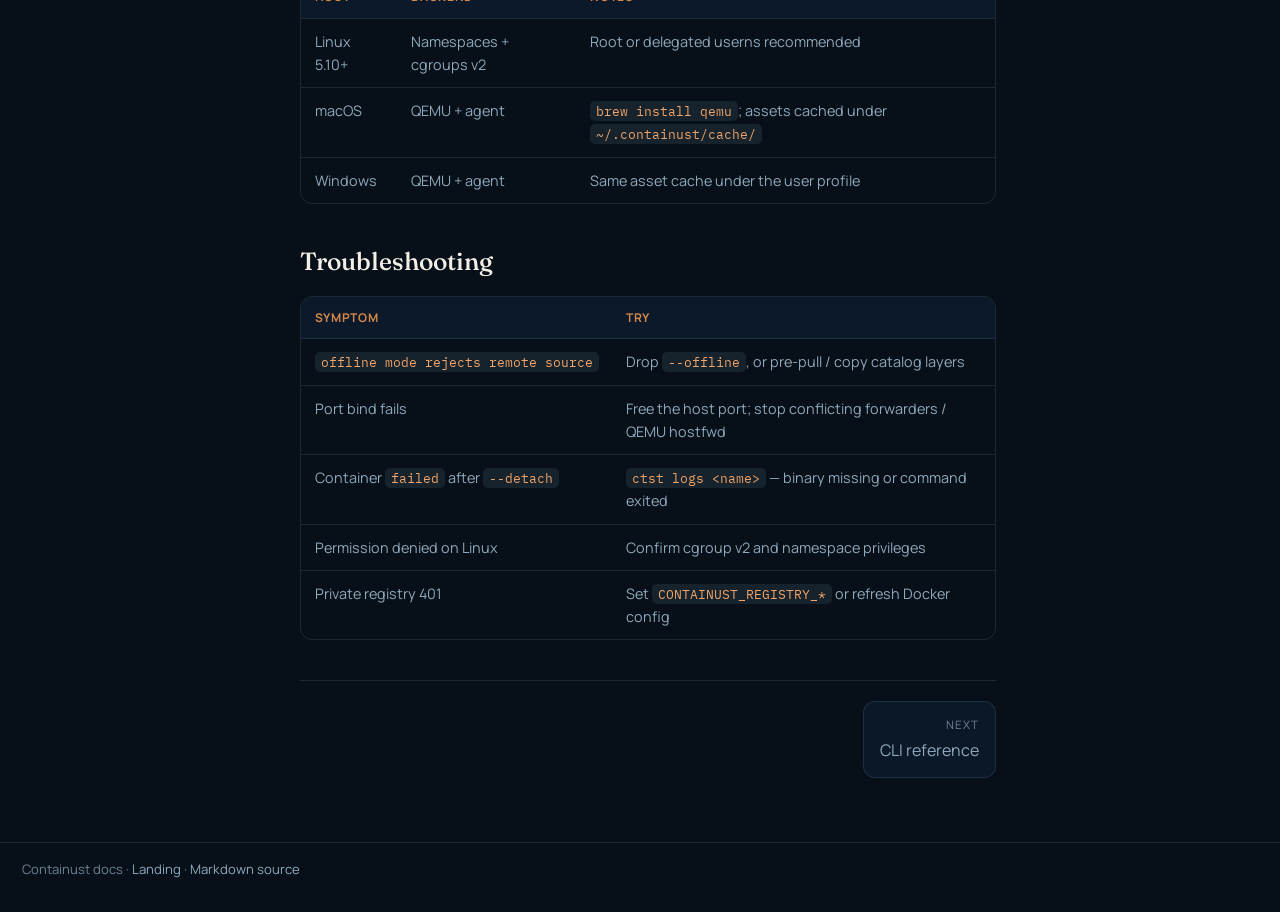
==== commit ecfe02ad: "docs: animated README with use cases; document plan/apply - README rewrite: animated hero, terminal " ====
--- a/site/docs/index.html
+++ b/site/docs/index.html
@@ -60,7 +60,7 @@
         <p class="crumb"><a href="../index.html">Home</a> / Docs</p>
 
         <header class="doc-hero">
-          <p class="eyebrow">Version 1.2.0</p>
+          <p class="eyebrow">Version 1.3.0</p>
           <h1>Get started with Containust</h1>
           <p class="lede">
             Daemon-less containers for local, sovereign, and air-gapped work.
@@ -98,7 +98,7 @@
         <h2 id="install">Install</h2>
         <p data-searchable="install release tarball sha256">Prefer a verified release binary:</p>
         <div class="codeblock">
-          <pre><code>VERSION=1.2.0
+          <pre><code>VERSION=1.3.0
 TARGET=x86_64-unknown-linux-gnu   # or aarch64-*-gnu, *-apple-darwin, …
 curl -LO "https://github.com/RemiPelloux/Containust/releases/download/v${VERSION}/ctst-${TARGET}.tar.gz"
 curl -LO "https://github.com/RemiPelloux/Containust/releases/download/v${VERSION}/ctst-${TARGET}.tar.gz.sha256"
@@ -119,11 +119,11 @@
             <tbody>
               <tr>
                 <td>Debian / Ubuntu</td>
-                <td><code>sudo dpkg -i ctst_1.2.0_amd64.deb</code></td>
+                <td><code>sudo dpkg -i ctst_1.3.0_amd64.deb</code></td>
               </tr>
               <tr>
                 <td>Fedora / RHEL</td>
-                <td><code>sudo rpm -i ctst-1.2.0-1.amd64.rpm</code></td>
+                <td><code>sudo rpm -i ctst-1.3.0-1.amd64.rpm</code></td>
               </tr>
               <tr>
                 <td>Homebrew</td>
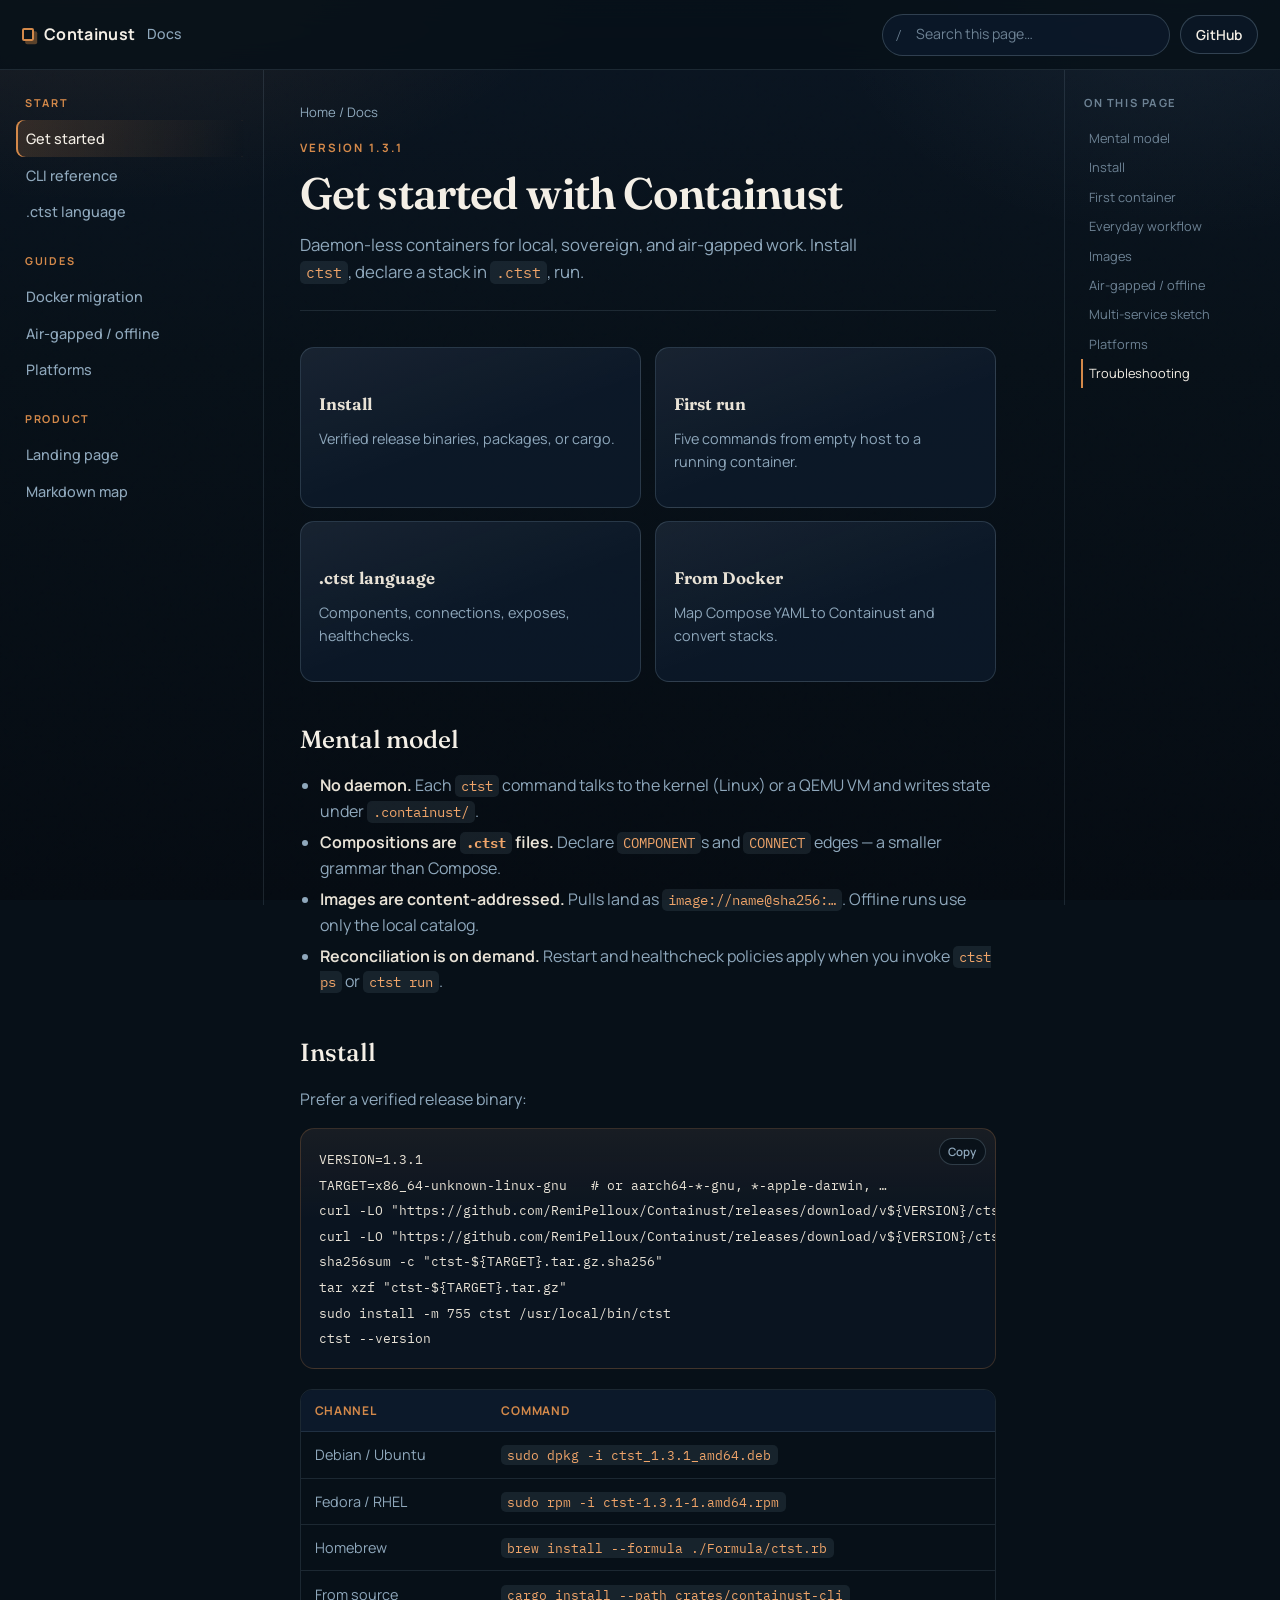
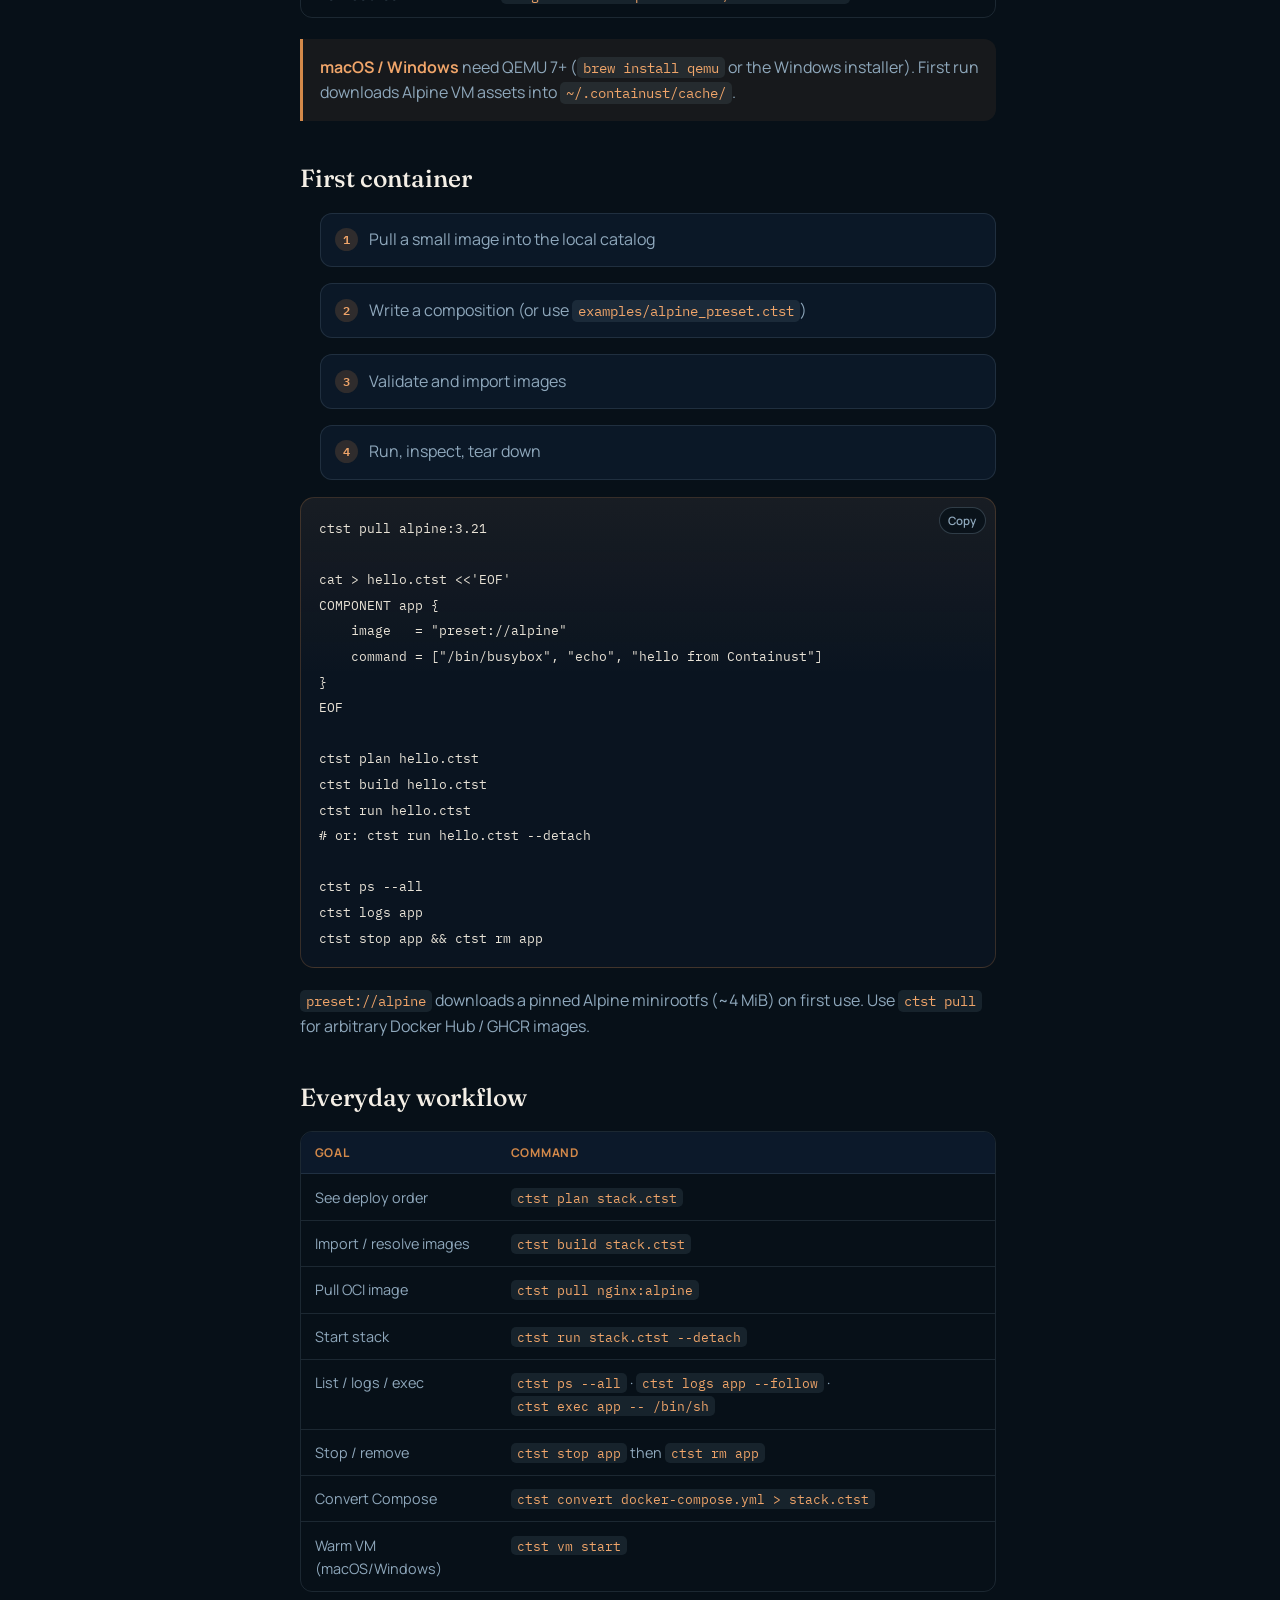
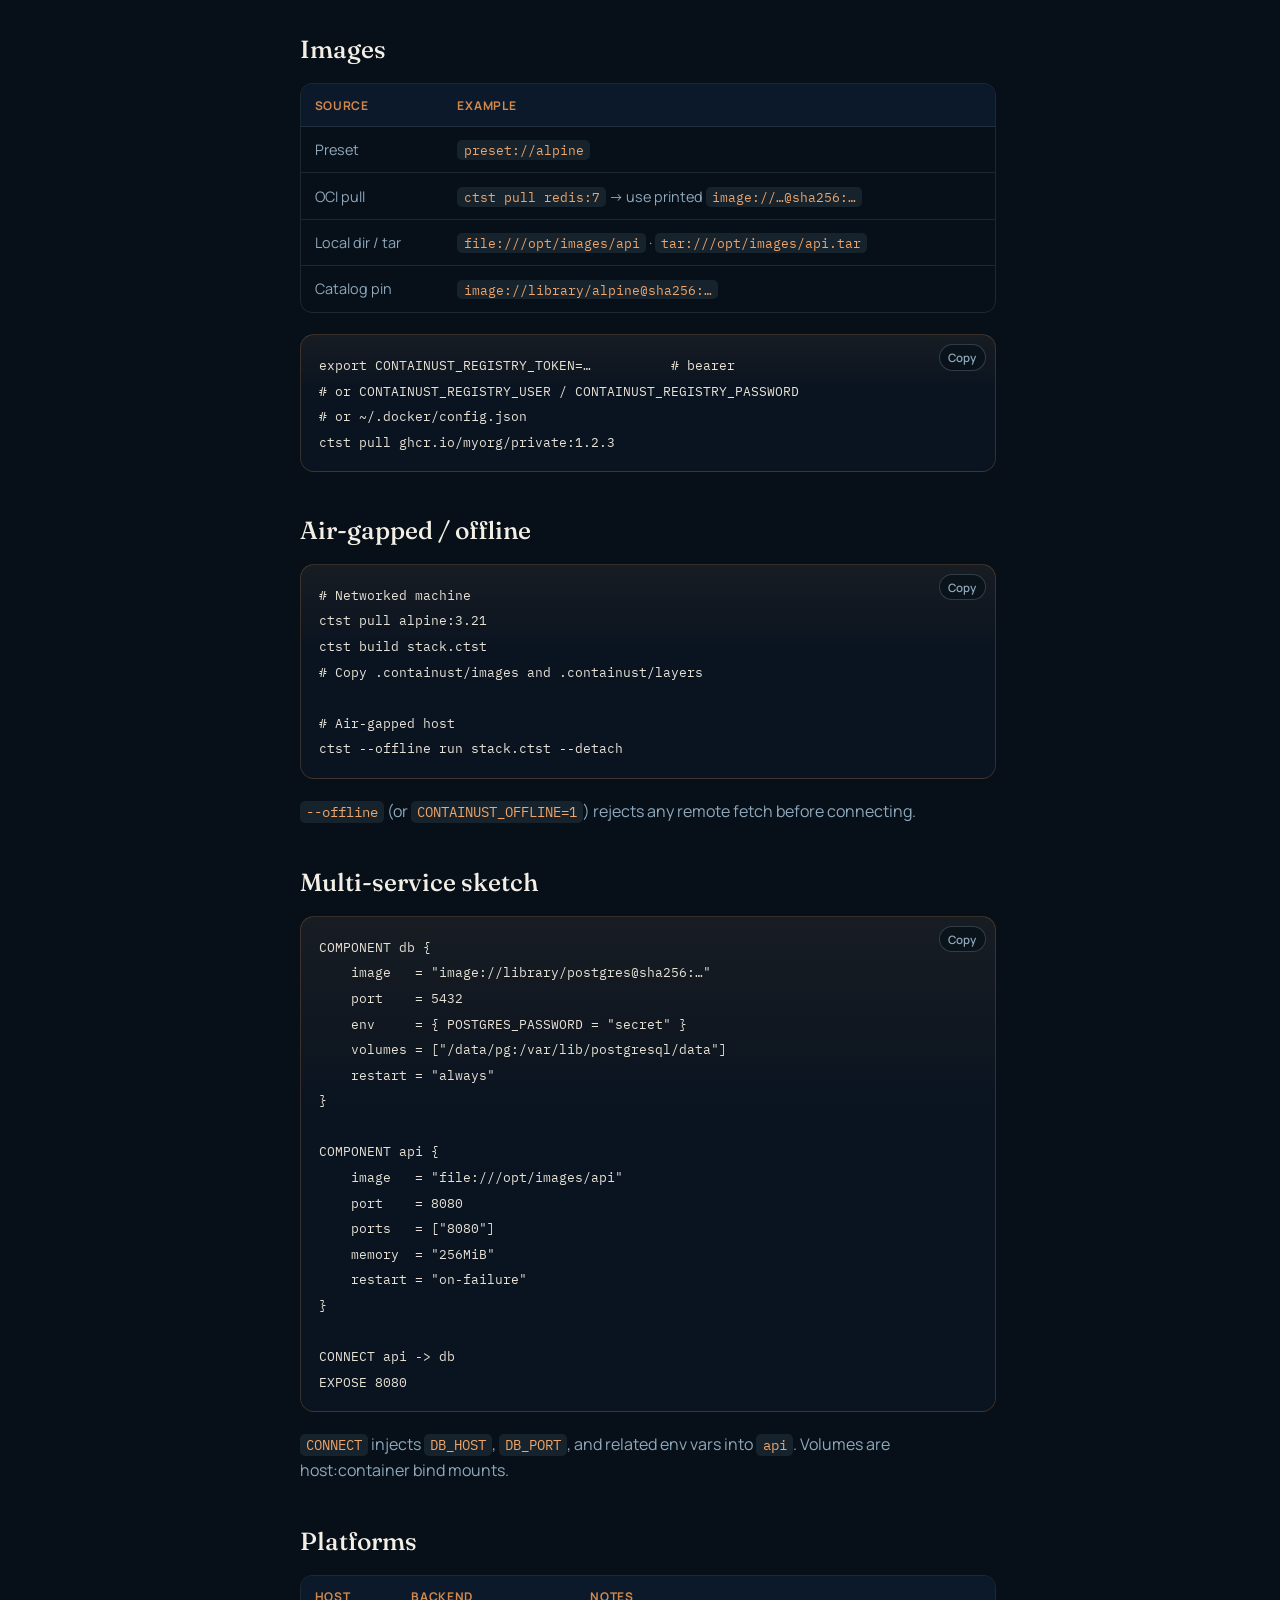
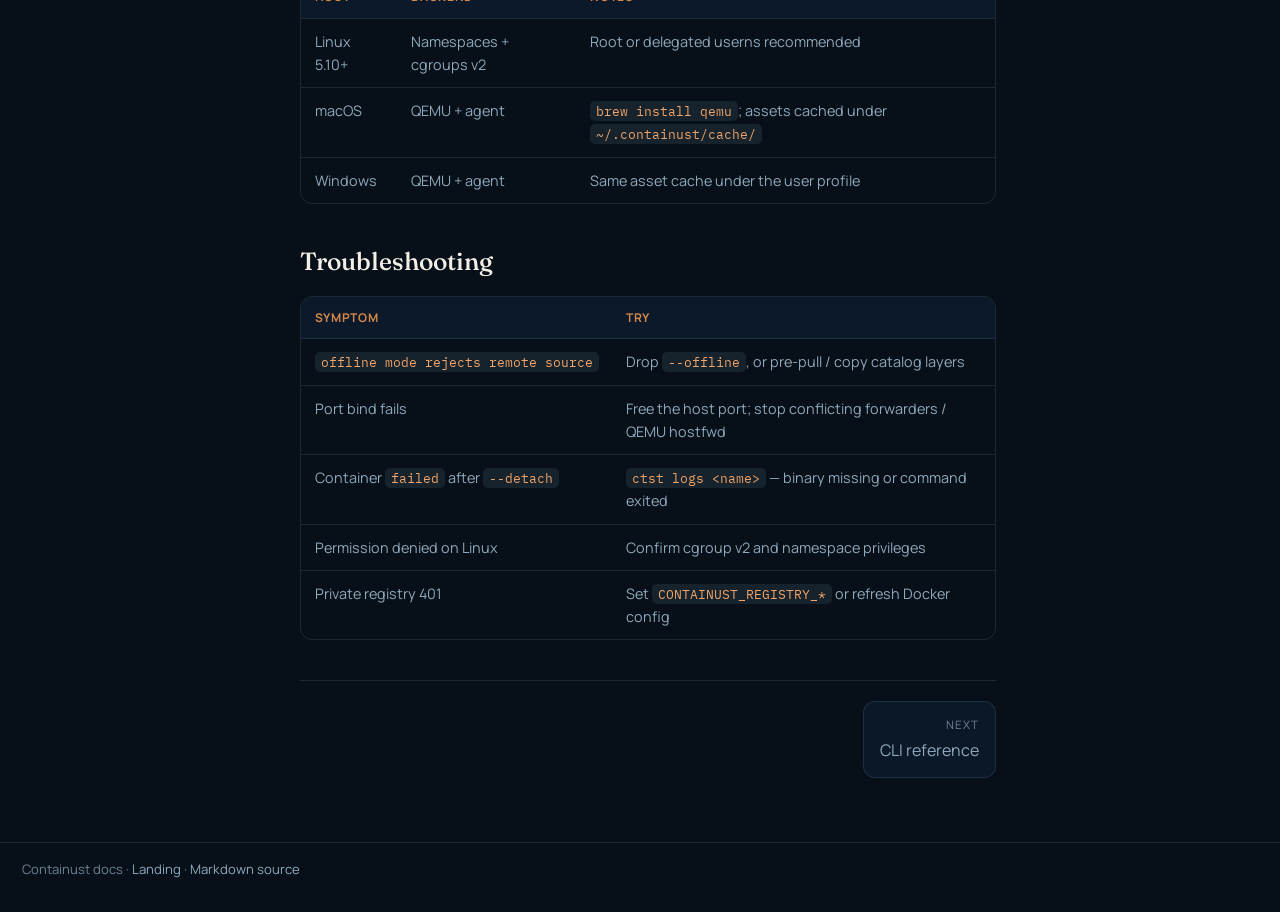
==== commit fec4748c: "chore: release Containust 1.3.1; plan Sprint 13 - Version 1.3.1 (ships `ctst download`). - Docs: `ct" ====
--- a/site/docs/index.html
+++ b/site/docs/index.html
@@ -60,7 +60,7 @@
         <p class="crumb"><a href="../index.html">Home</a> / Docs</p>
 
         <header class="doc-hero">
-          <p class="eyebrow">Version 1.3.0</p>
+          <p class="eyebrow">Version 1.3.1</p>
           <h1>Get started with Containust</h1>
           <p class="lede">
             Daemon-less containers for local, sovereign, and air-gapped work.
@@ -98,7 +98,7 @@
         <h2 id="install">Install</h2>
         <p data-searchable="install release tarball sha256">Prefer a verified release binary:</p>
         <div class="codeblock">
-          <pre><code>VERSION=1.3.0
+          <pre><code>VERSION=1.3.1
 TARGET=x86_64-unknown-linux-gnu   # or aarch64-*-gnu, *-apple-darwin, …
 curl -LO "https://github.com/RemiPelloux/Containust/releases/download/v${VERSION}/ctst-${TARGET}.tar.gz"
 curl -LO "https://github.com/RemiPelloux/Containust/releases/download/v${VERSION}/ctst-${TARGET}.tar.gz.sha256"
@@ -119,11 +119,11 @@
             <tbody>
               <tr>
                 <td>Debian / Ubuntu</td>
-                <td><code>sudo dpkg -i ctst_1.3.0_amd64.deb</code></td>
+                <td><code>sudo dpkg -i ctst_1.3.1_amd64.deb</code></td>
               </tr>
               <tr>
                 <td>Fedora / RHEL</td>
-                <td><code>sudo rpm -i ctst-1.3.0-1.amd64.rpm</code></td>
+                <td><code>sudo rpm -i ctst-1.3.1-1.amd64.rpm</code></td>
               </tr>
               <tr>
                 <td>Homebrew</td>
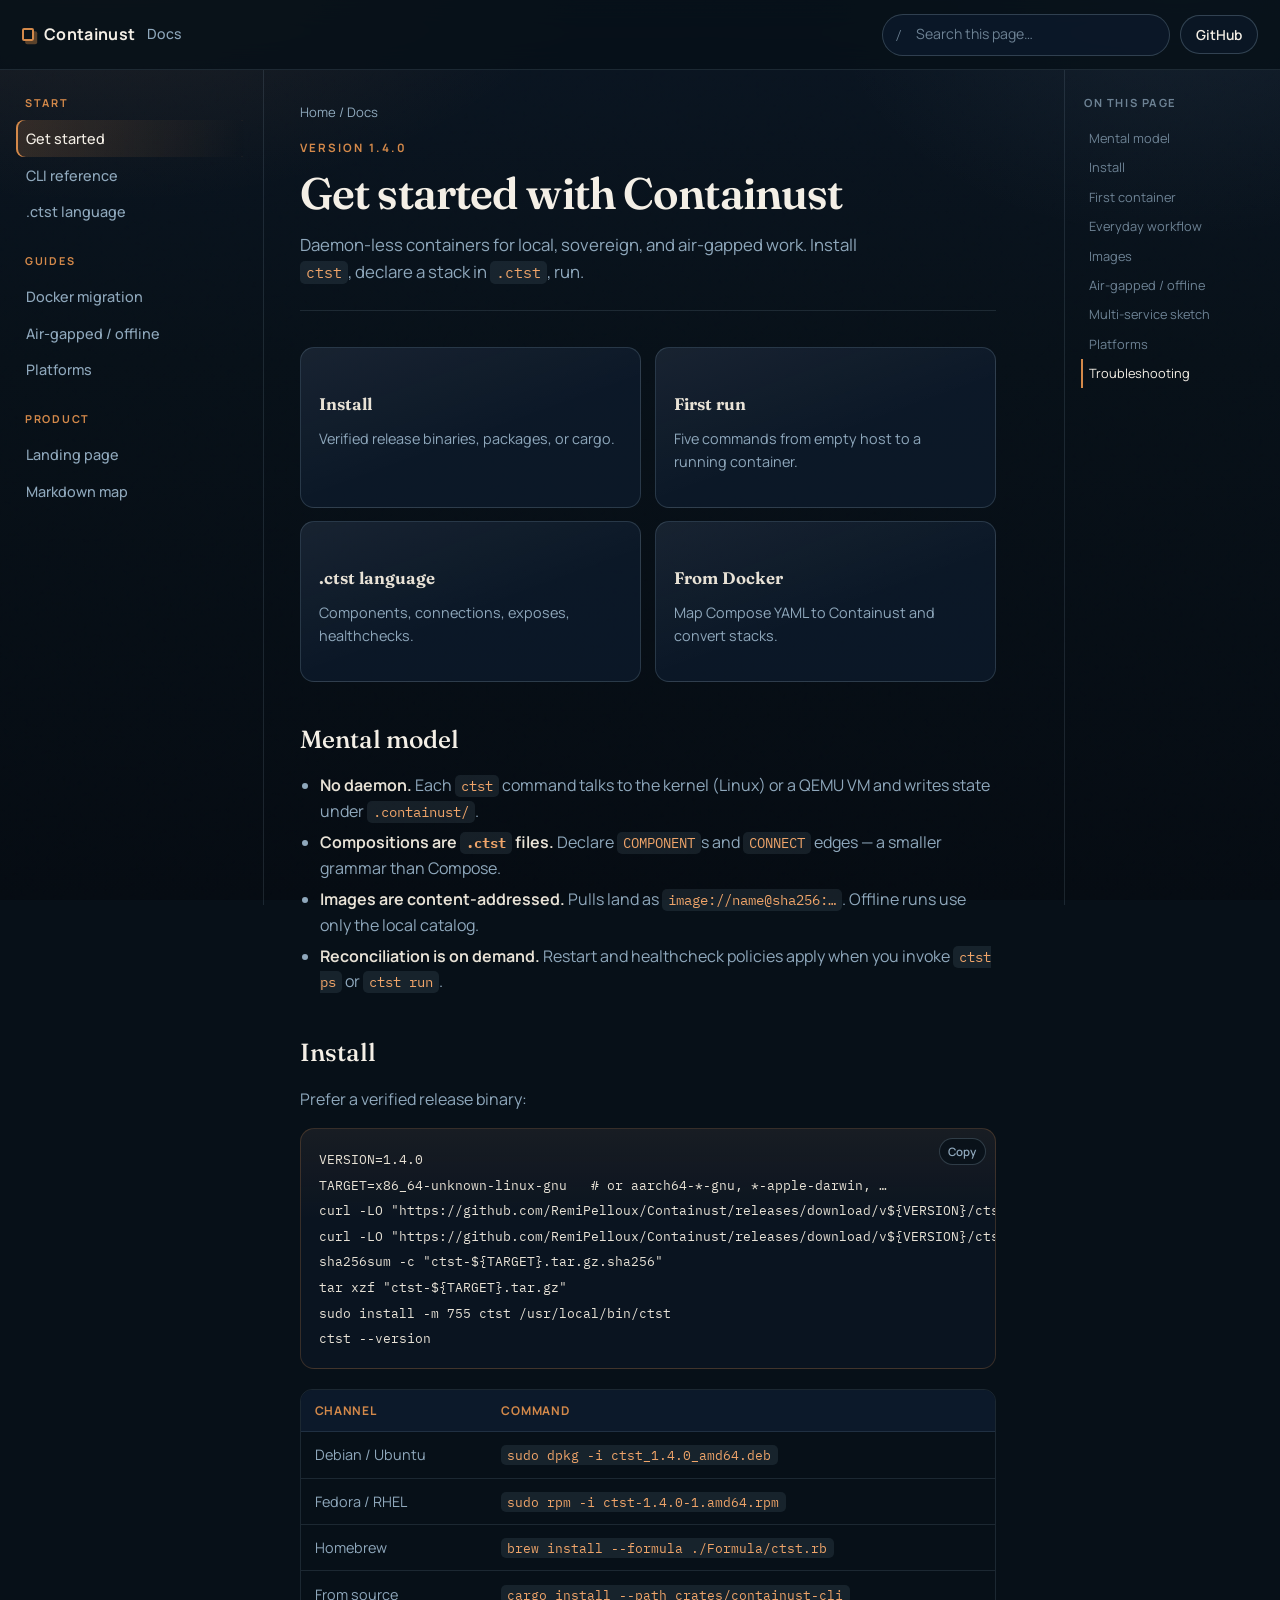
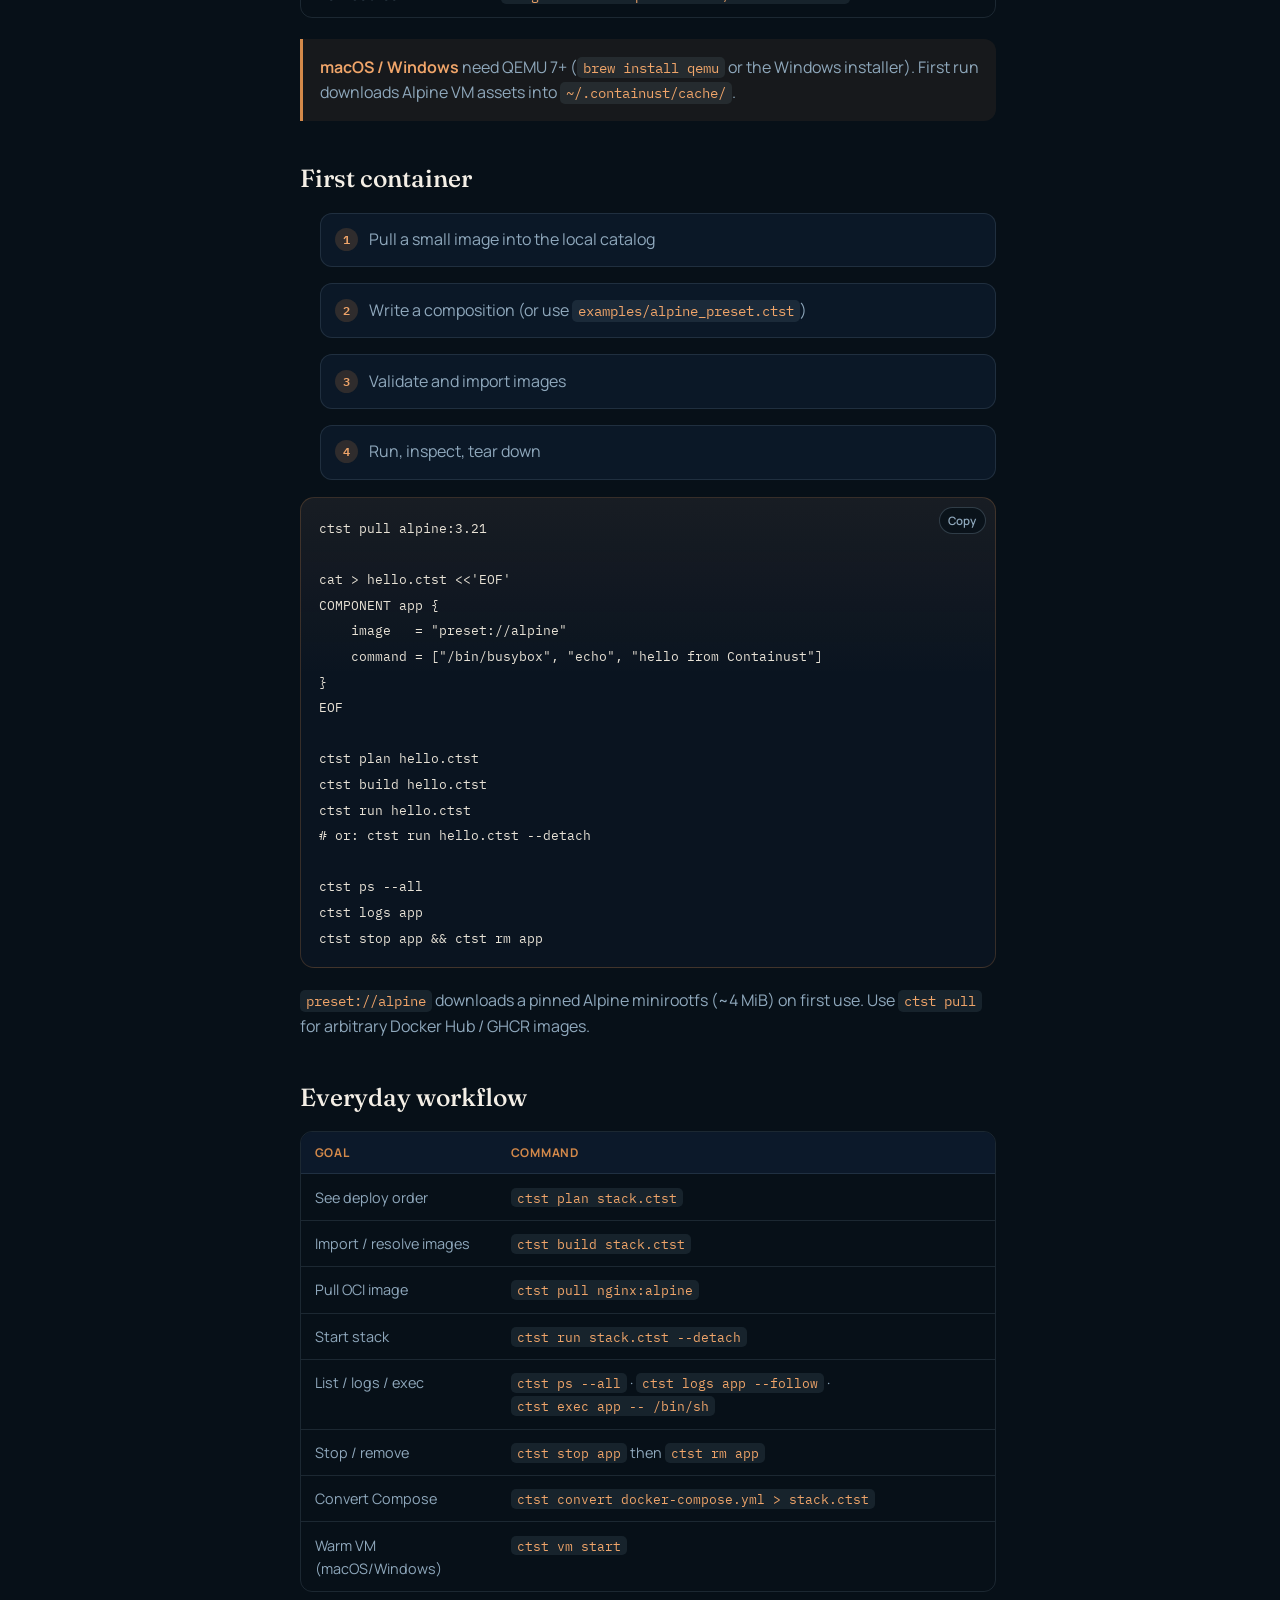
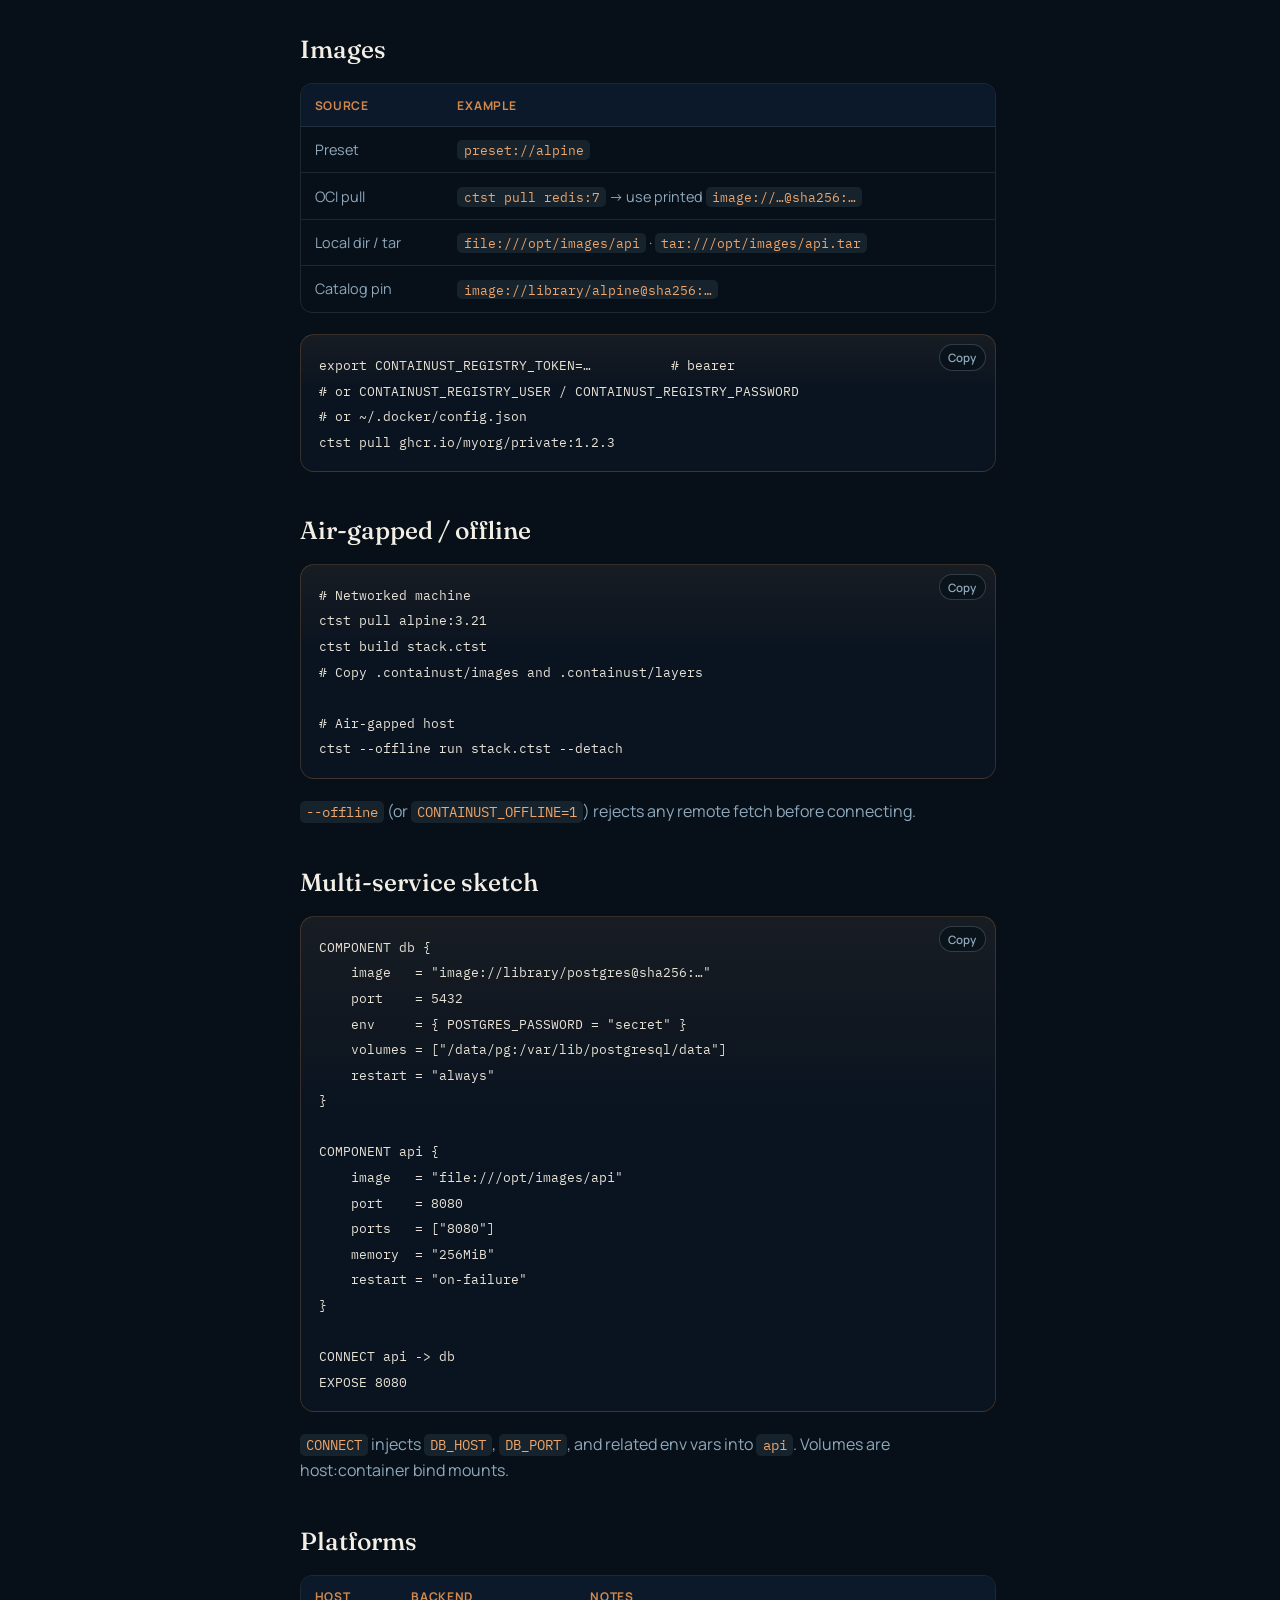
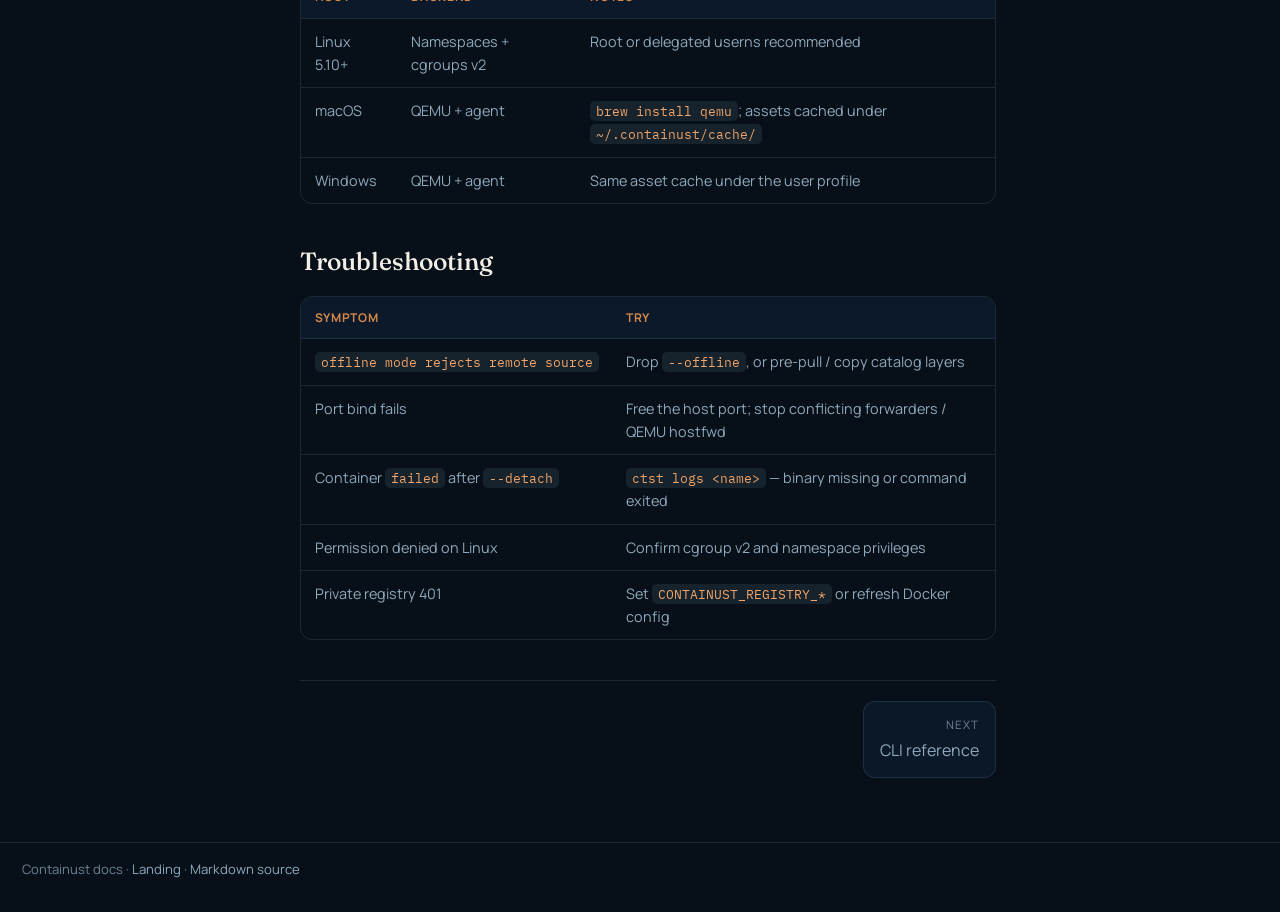
==== commit 3263de8b: "chore: release Containust 1.4.0 Co-Authored-By: Claude Opus 5.5 <noreply@anthropic.com>" ====
--- a/site/docs/index.html
+++ b/site/docs/index.html
@@ -60,7 +60,7 @@
         <p class="crumb"><a href="../index.html">Home</a> / Docs</p>
 
         <header class="doc-hero">
-          <p class="eyebrow">Version 1.3.1</p>
+          <p class="eyebrow">Version 1.4.0</p>
           <h1>Get started with Containust</h1>
           <p class="lede">
             Daemon-less containers for local, sovereign, and air-gapped work.
@@ -98,7 +98,7 @@
         <h2 id="install">Install</h2>
         <p data-searchable="install release tarball sha256">Prefer a verified release binary:</p>
         <div class="codeblock">
-          <pre><code>VERSION=1.3.1
+          <pre><code>VERSION=1.4.0
 TARGET=x86_64-unknown-linux-gnu   # or aarch64-*-gnu, *-apple-darwin, …
 curl -LO "https://github.com/RemiPelloux/Containust/releases/download/v${VERSION}/ctst-${TARGET}.tar.gz"
 curl -LO "https://github.com/RemiPelloux/Containust/releases/download/v${VERSION}/ctst-${TARGET}.tar.gz.sha256"
@@ -119,11 +119,11 @@
             <tbody>
               <tr>
                 <td>Debian / Ubuntu</td>
-                <td><code>sudo dpkg -i ctst_1.3.1_amd64.deb</code></td>
+                <td><code>sudo dpkg -i ctst_1.4.0_amd64.deb</code></td>
               </tr>
               <tr>
                 <td>Fedora / RHEL</td>
-                <td><code>sudo rpm -i ctst-1.3.1-1.amd64.rpm</code></td>
+                <td><code>sudo rpm -i ctst-1.4.0-1.amd64.rpm</code></td>
               </tr>
               <tr>
                 <td>Homebrew</td>
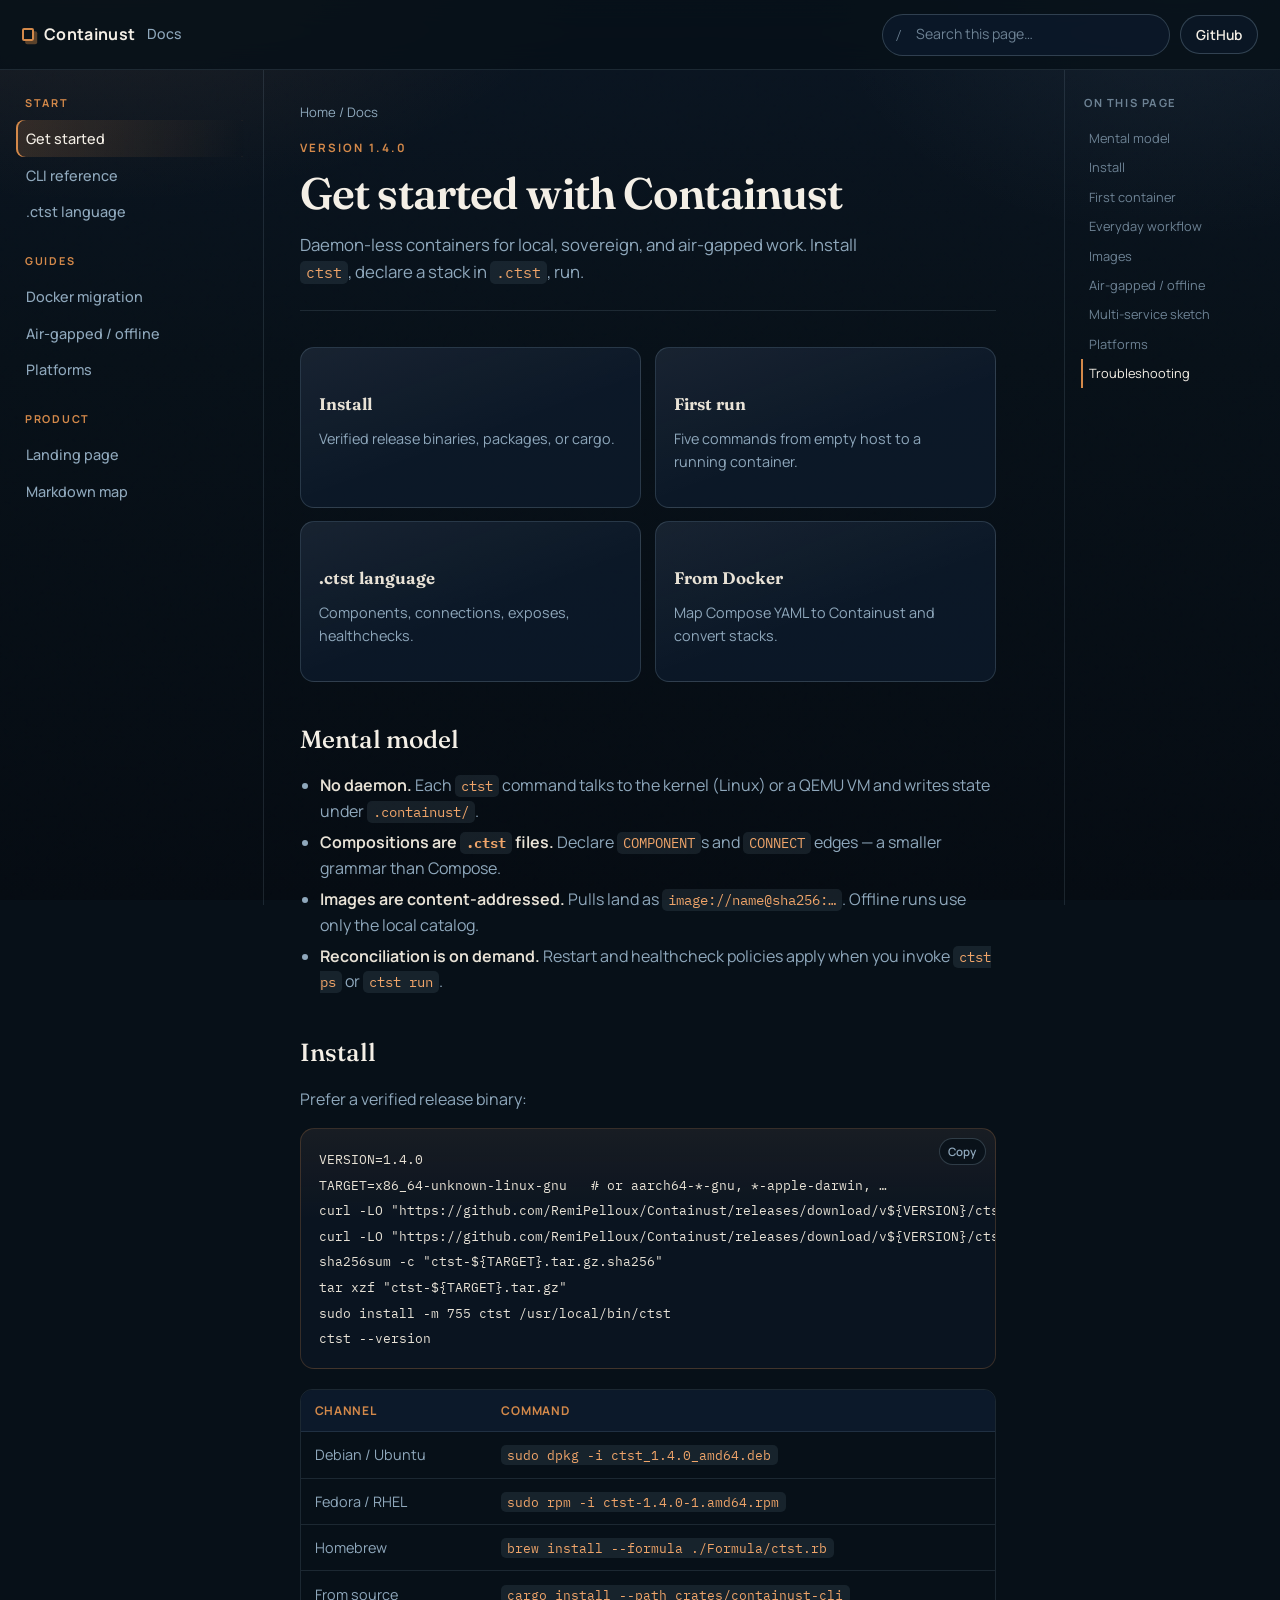
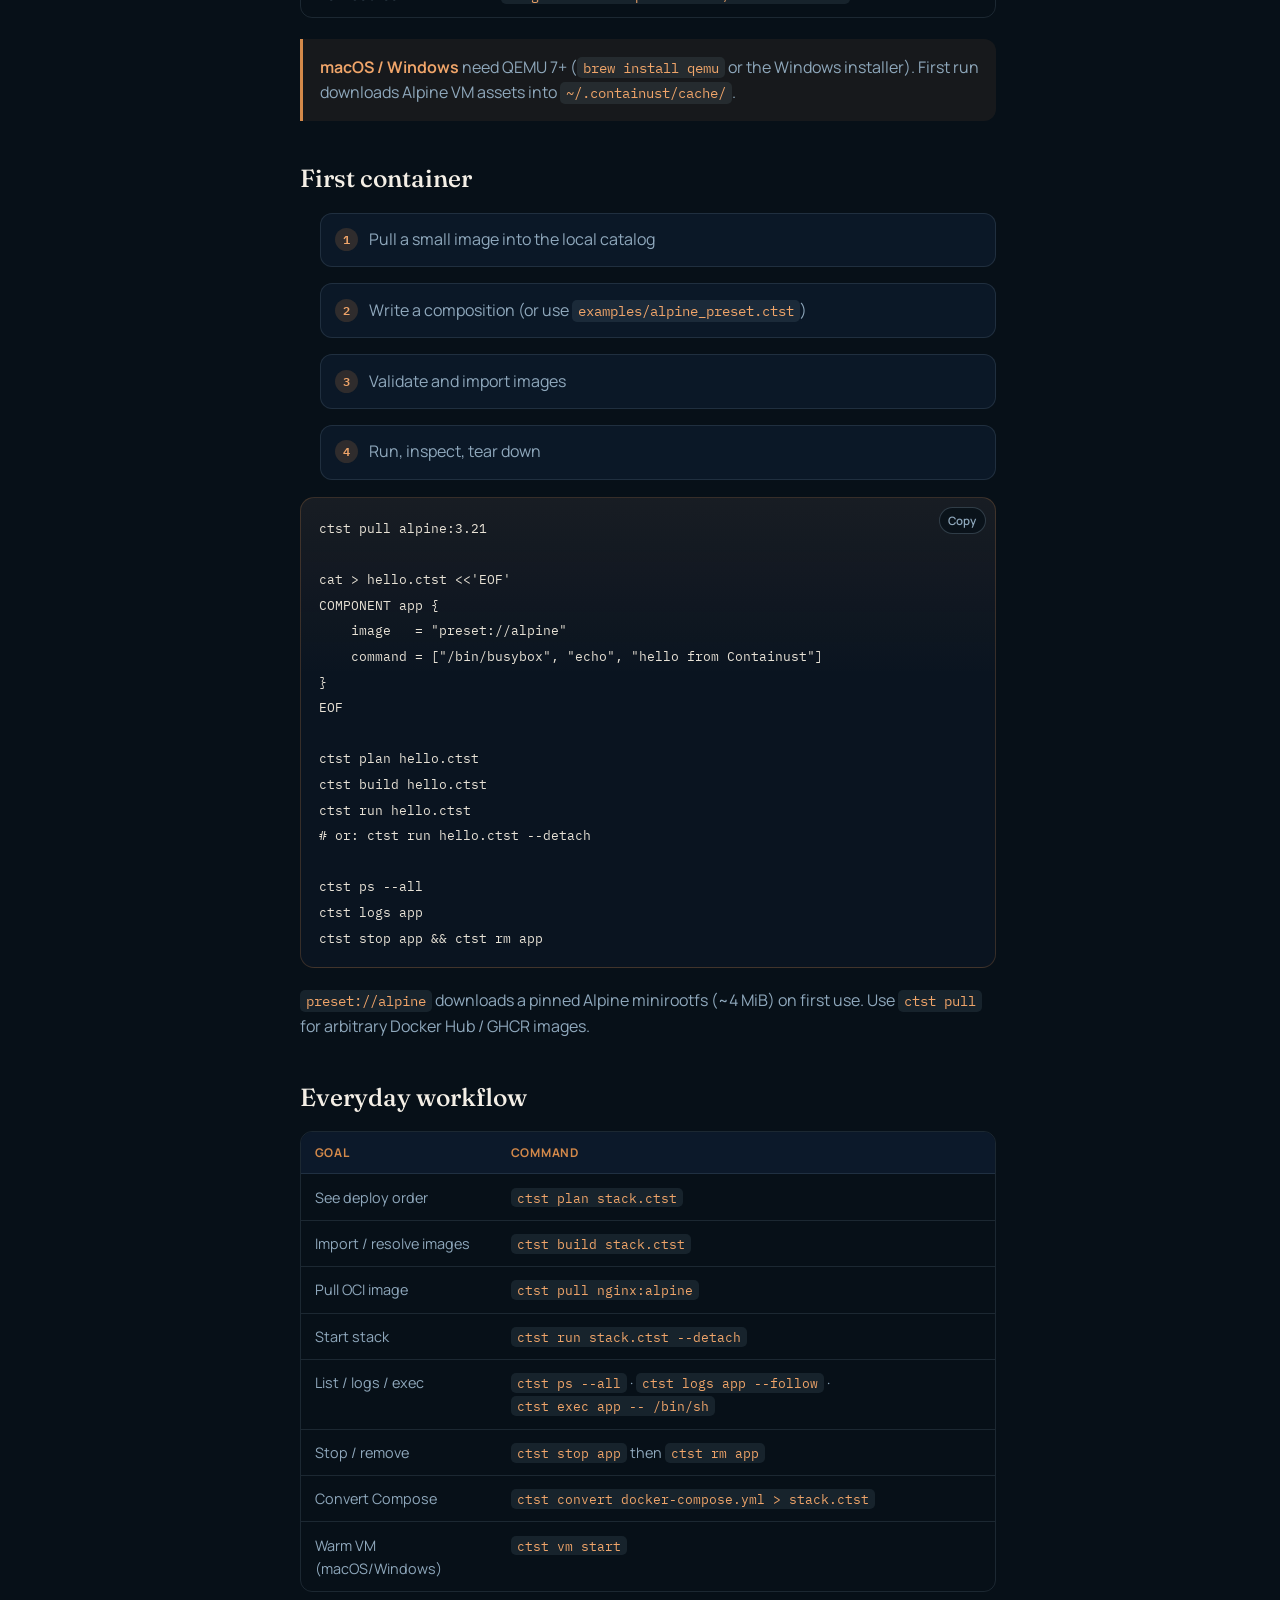
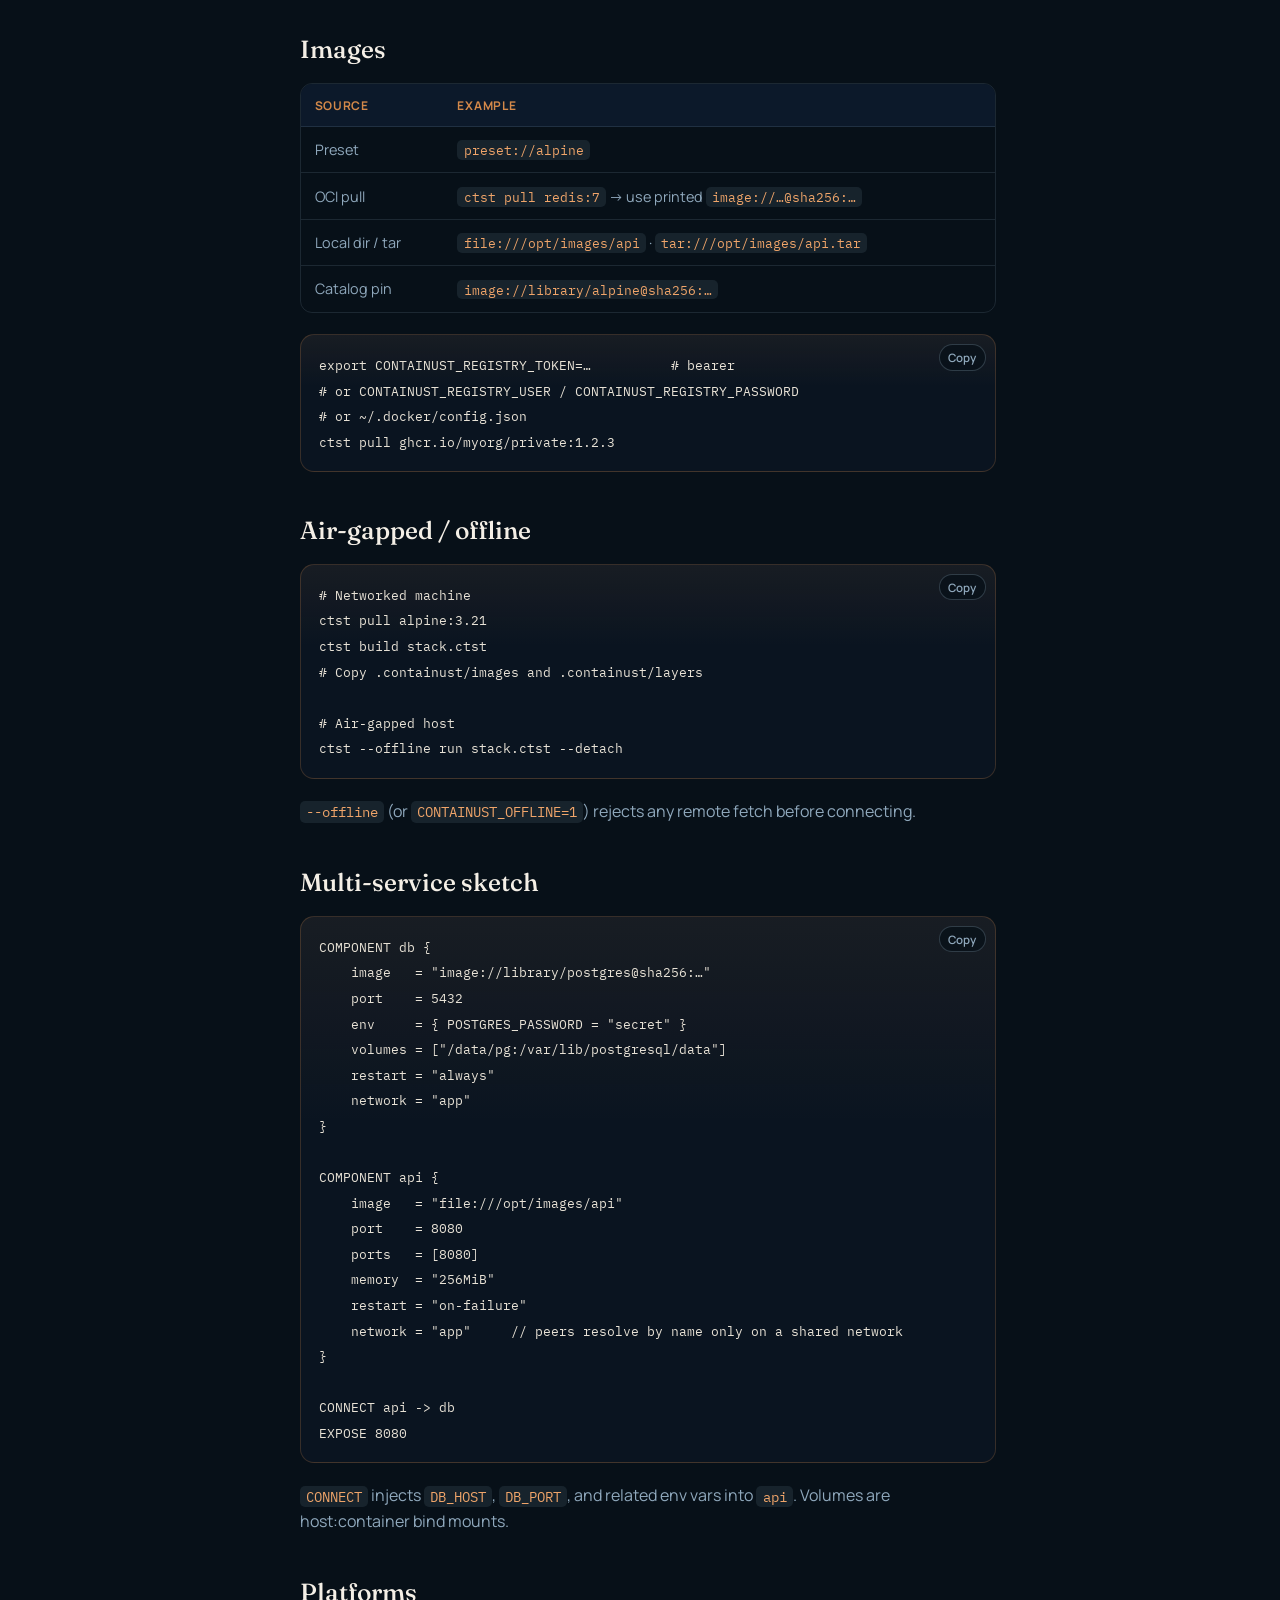
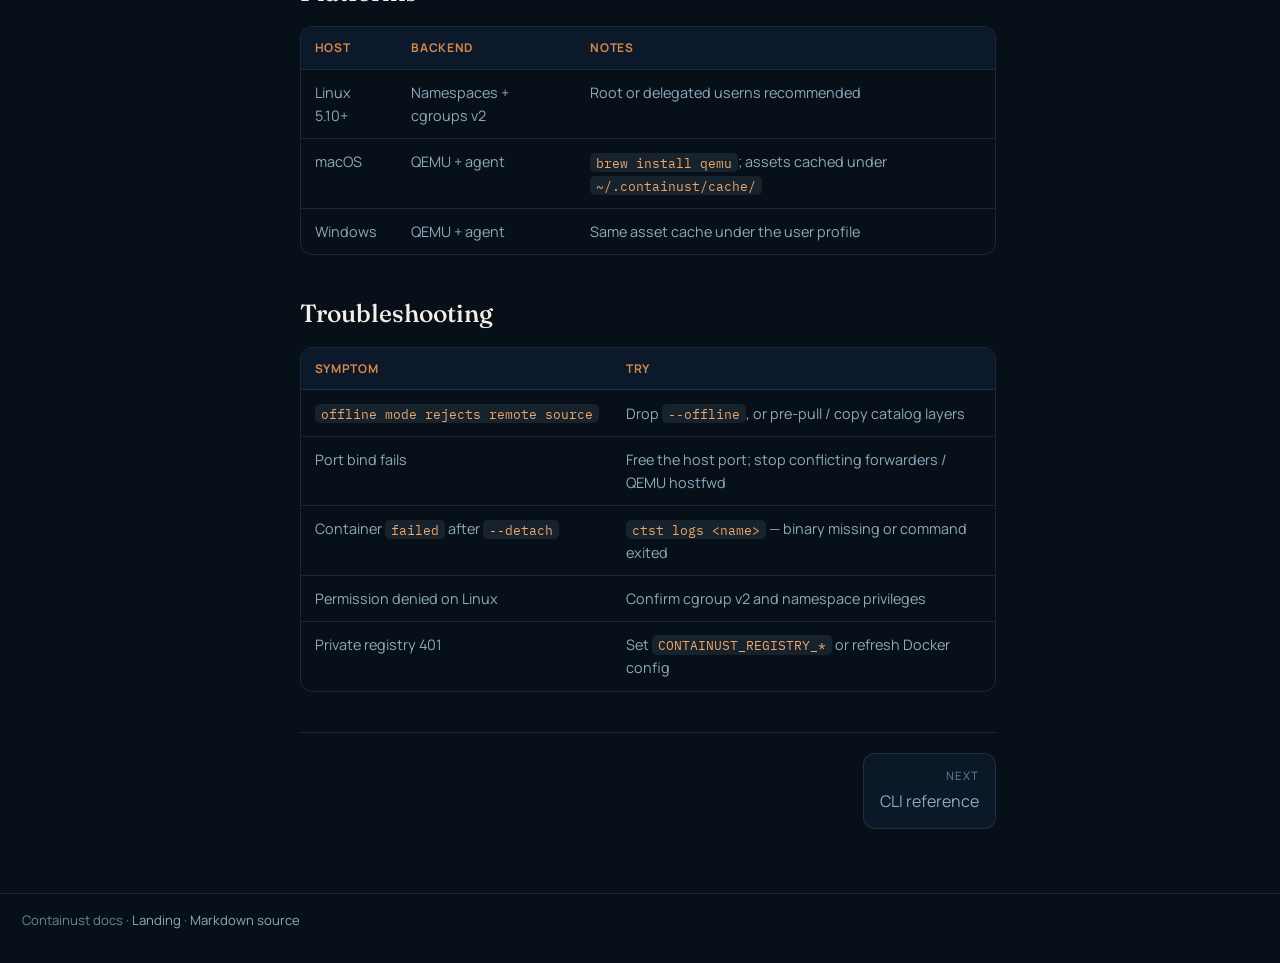
==== commit a58d58a2: "fix: CONNECT reachability, connection strings, exit codes; docs match runtime - `ctst plan`/`run` wa" ====
--- a/site/docs/index.html
+++ b/site/docs/index.html
@@ -276,14 +276,16 @@
     env     = { POSTGRES_PASSWORD = "secret" }
     volumes = ["/data/pg:/var/lib/postgresql/data"]
     restart = "always"
+    network = "app"
 }
 
 COMPONENT api {
     image   = "file:///opt/images/api"
     port    = 8080
-    ports   = ["8080"]
+    ports   = [8080]
     memory  = "256MiB"
     restart = "on-failure"
+    network = "app"     // peers resolve by name only on a shared network
 }
 
 CONNECT api -> db
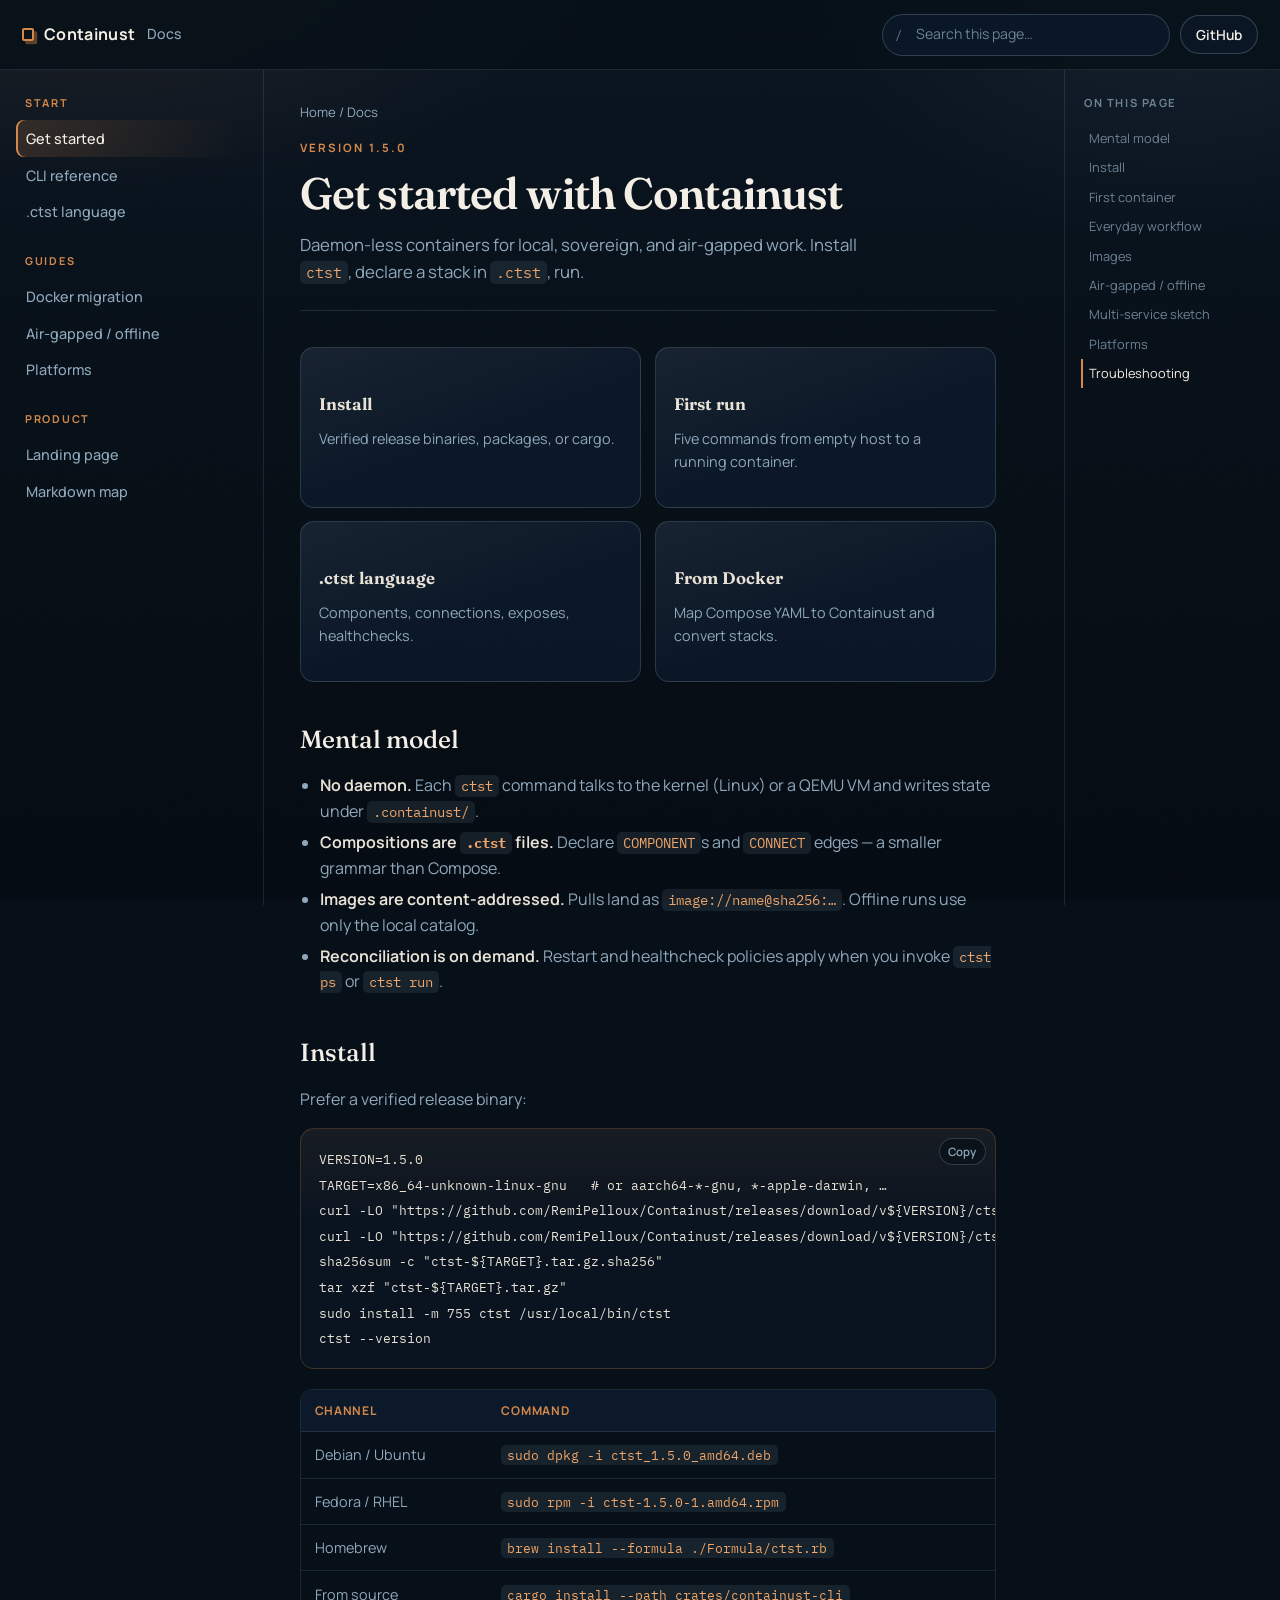
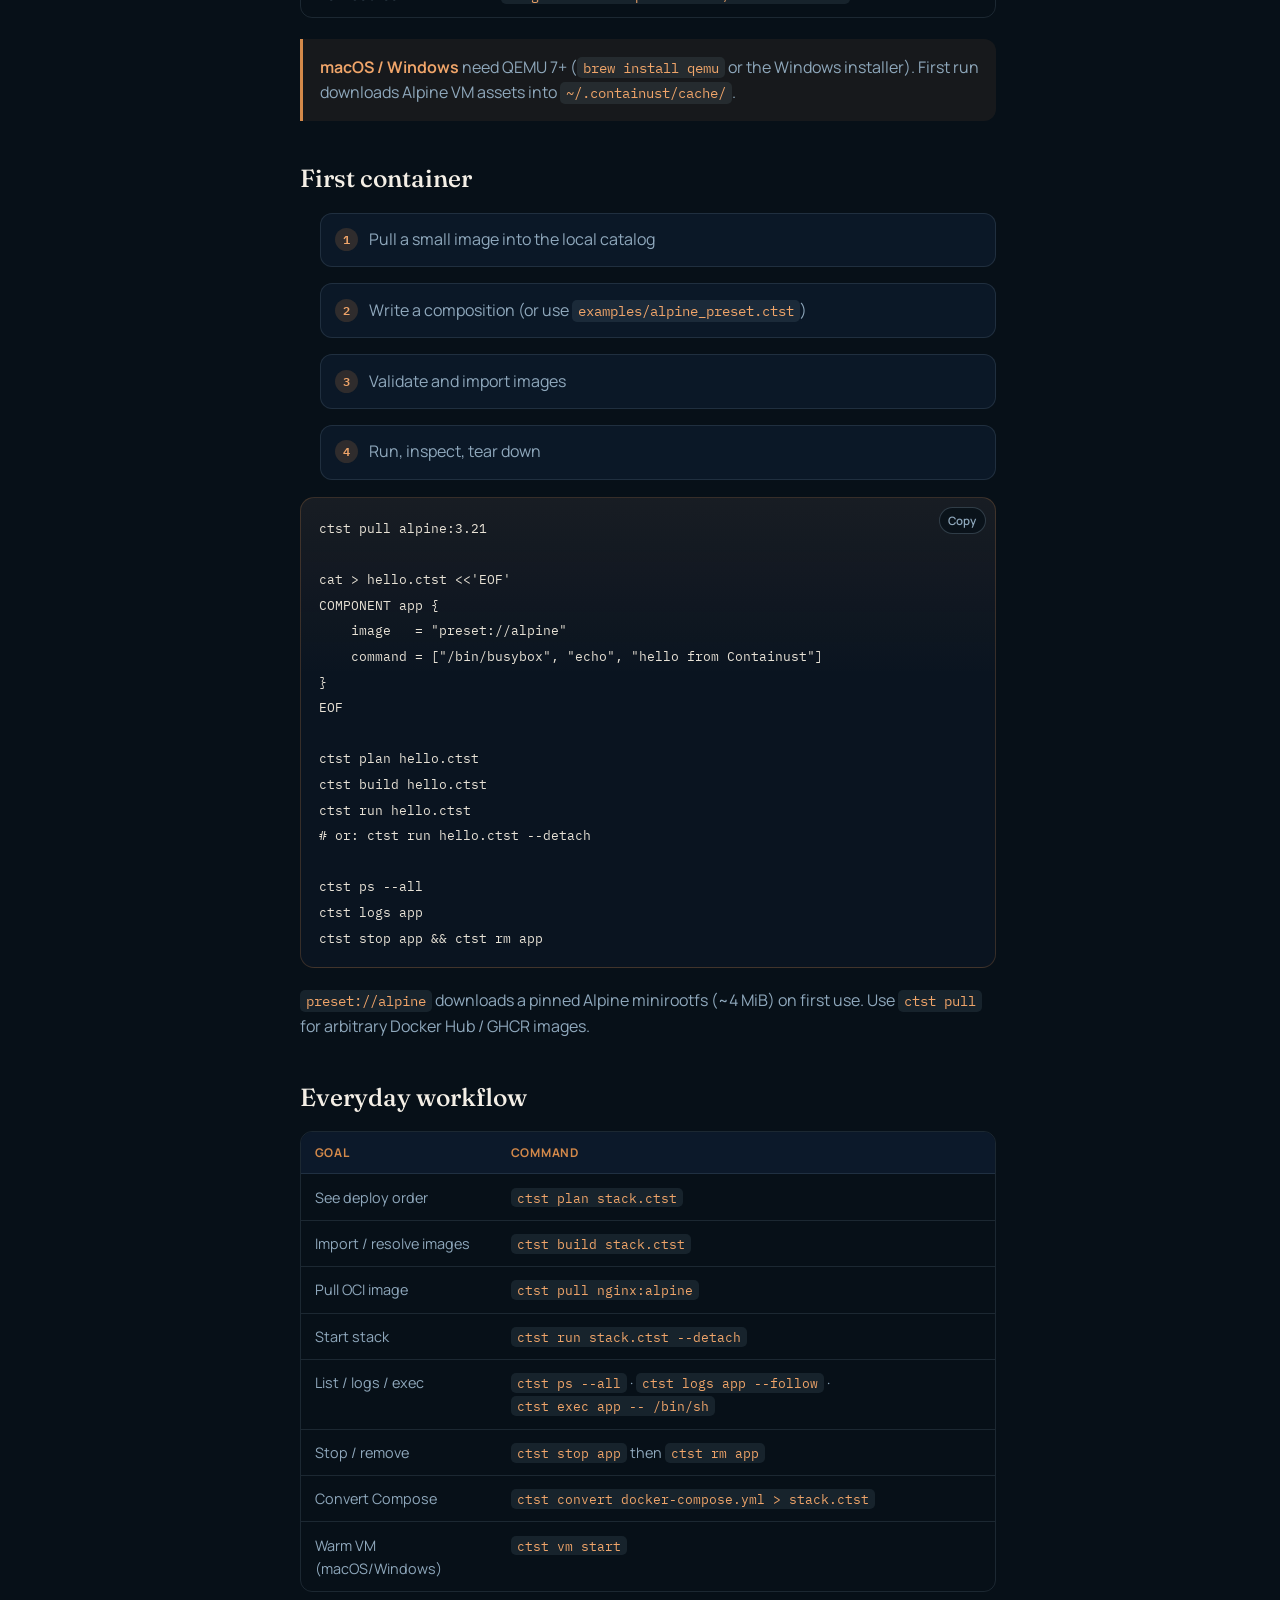
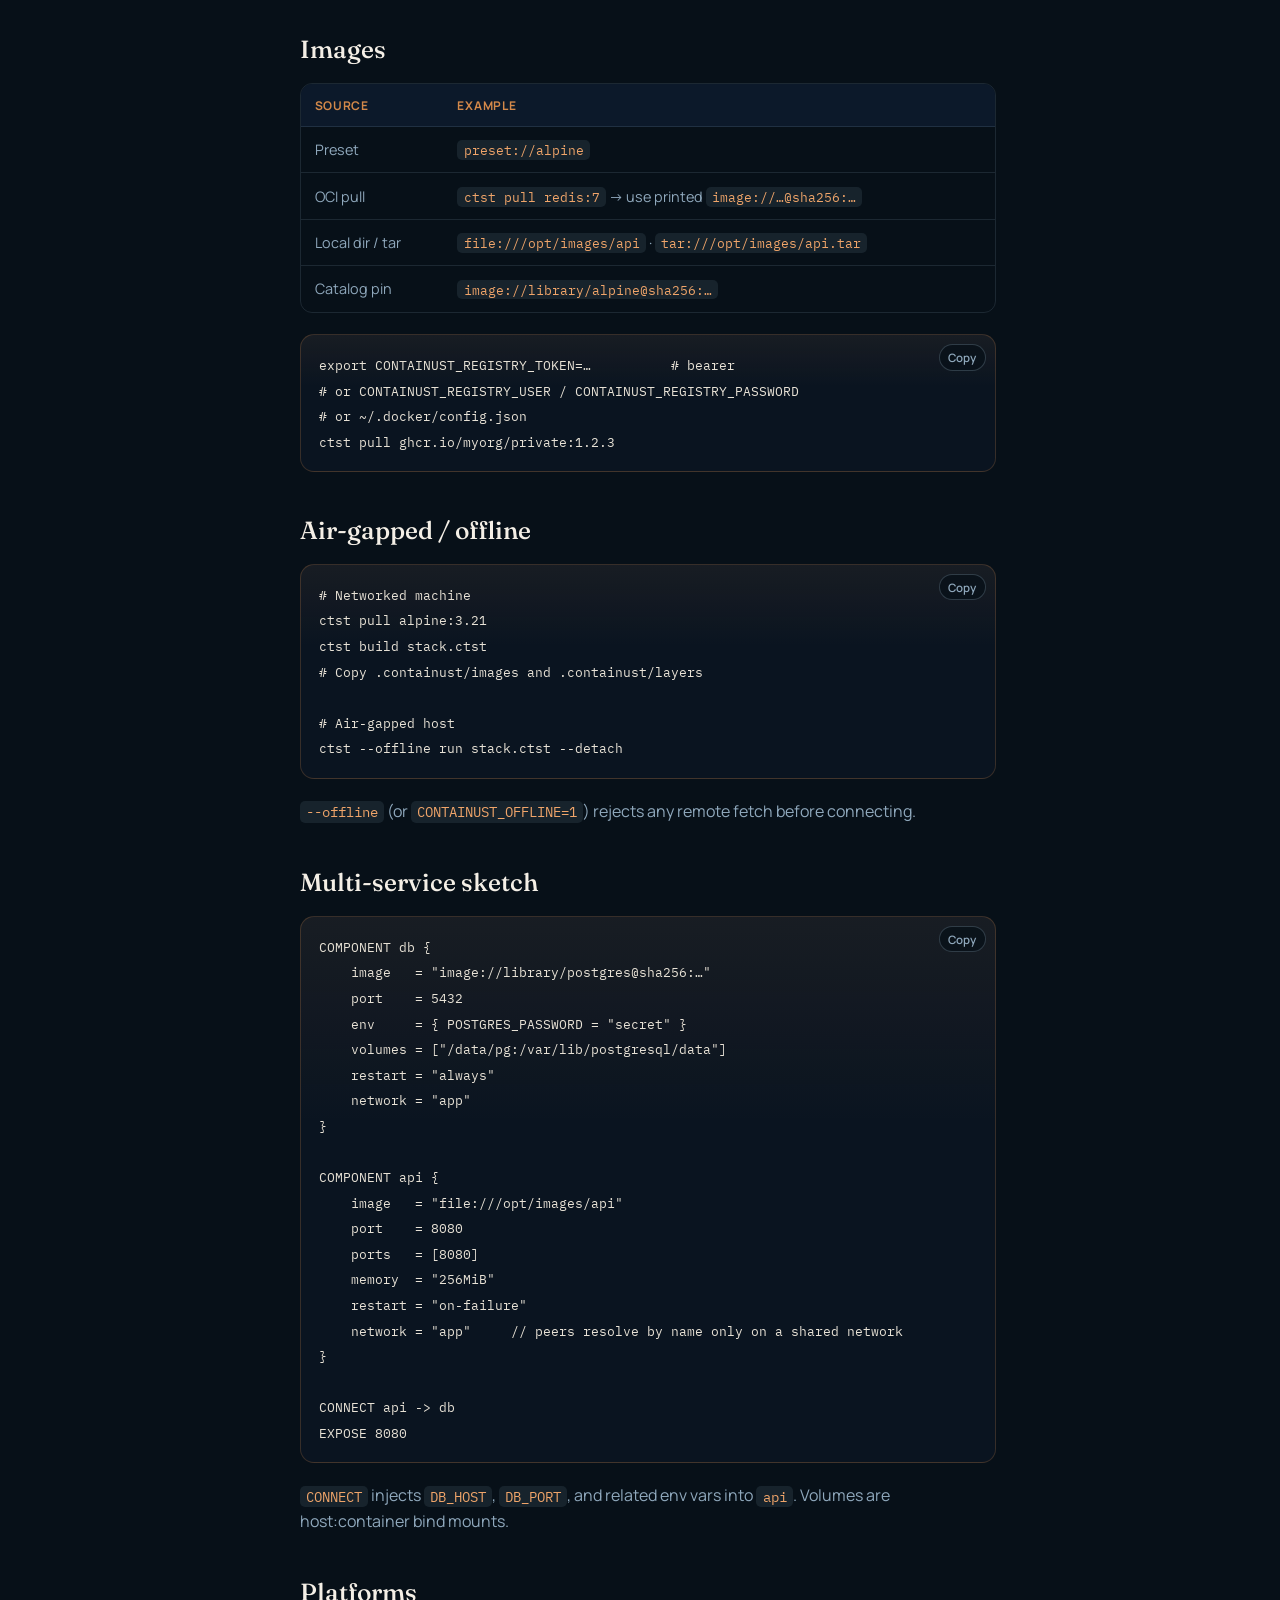
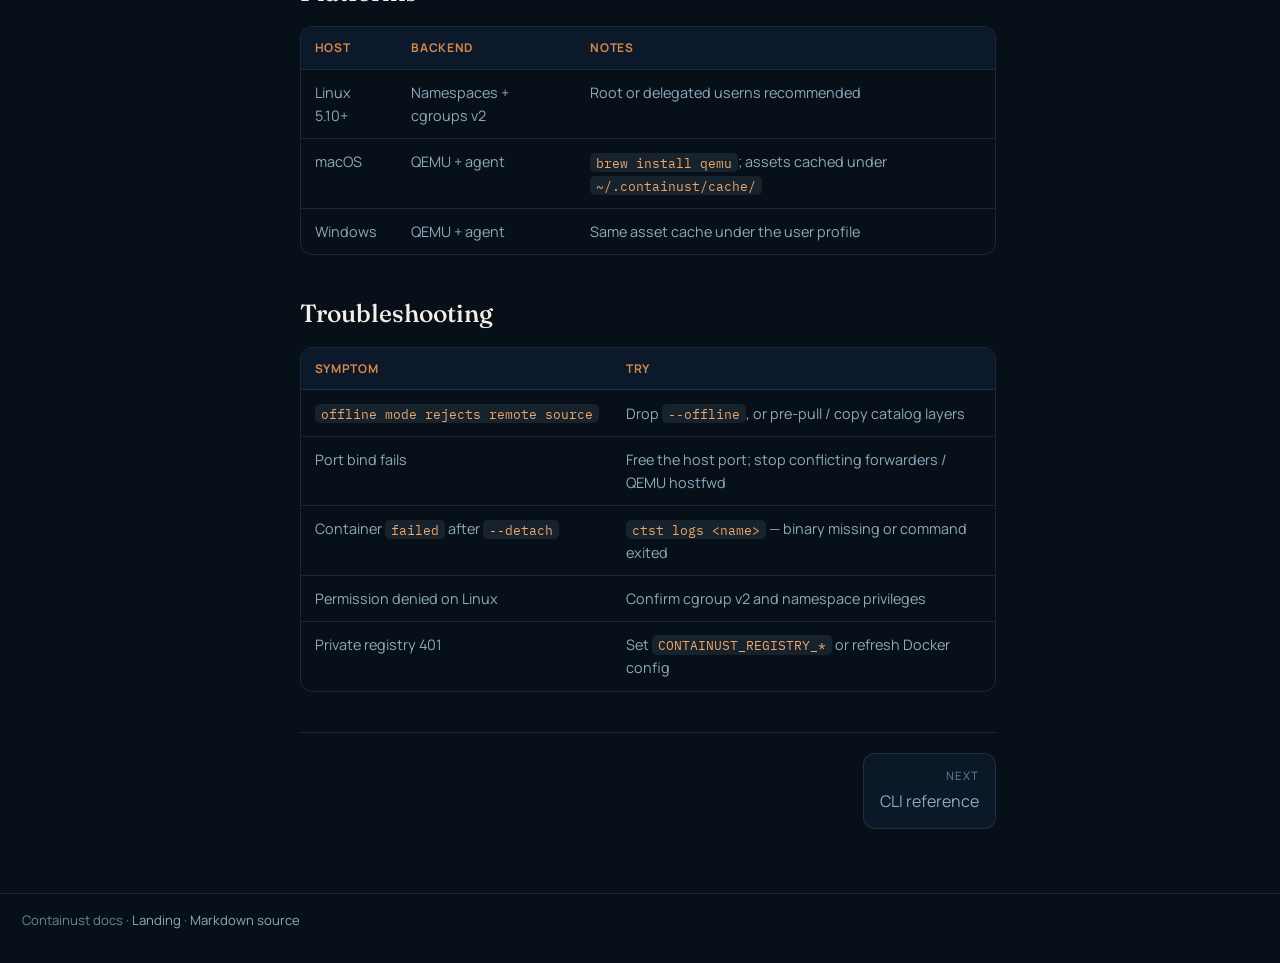
==== commit e7f10567: "chore: release Containust 1.5.0 Bump the workspace to 1.5.0, move the hardening notes from [Unreleas" ====
--- a/site/docs/index.html
+++ b/site/docs/index.html
@@ -60,7 +60,7 @@
         <p class="crumb"><a href="../index.html">Home</a> / Docs</p>
 
         <header class="doc-hero">
-          <p class="eyebrow">Version 1.4.0</p>
+          <p class="eyebrow">Version 1.5.0</p>
           <h1>Get started with Containust</h1>
           <p class="lede">
             Daemon-less containers for local, sovereign, and air-gapped work.
@@ -98,7 +98,7 @@
         <h2 id="install">Install</h2>
         <p data-searchable="install release tarball sha256">Prefer a verified release binary:</p>
         <div class="codeblock">
-          <pre><code>VERSION=1.4.0
+          <pre><code>VERSION=1.5.0
 TARGET=x86_64-unknown-linux-gnu   # or aarch64-*-gnu, *-apple-darwin, …
 curl -LO "https://github.com/RemiPelloux/Containust/releases/download/v${VERSION}/ctst-${TARGET}.tar.gz"
 curl -LO "https://github.com/RemiPelloux/Containust/releases/download/v${VERSION}/ctst-${TARGET}.tar.gz.sha256"
@@ -119,11 +119,11 @@
             <tbody>
               <tr>
                 <td>Debian / Ubuntu</td>
-                <td><code>sudo dpkg -i ctst_1.4.0_amd64.deb</code></td>
+                <td><code>sudo dpkg -i ctst_1.5.0_amd64.deb</code></td>
               </tr>
               <tr>
                 <td>Fedora / RHEL</td>
-                <td><code>sudo rpm -i ctst-1.4.0-1.amd64.rpm</code></td>
+                <td><code>sudo rpm -i ctst-1.5.0-1.amd64.rpm</code></td>
               </tr>
               <tr>
                 <td>Homebrew</td>
